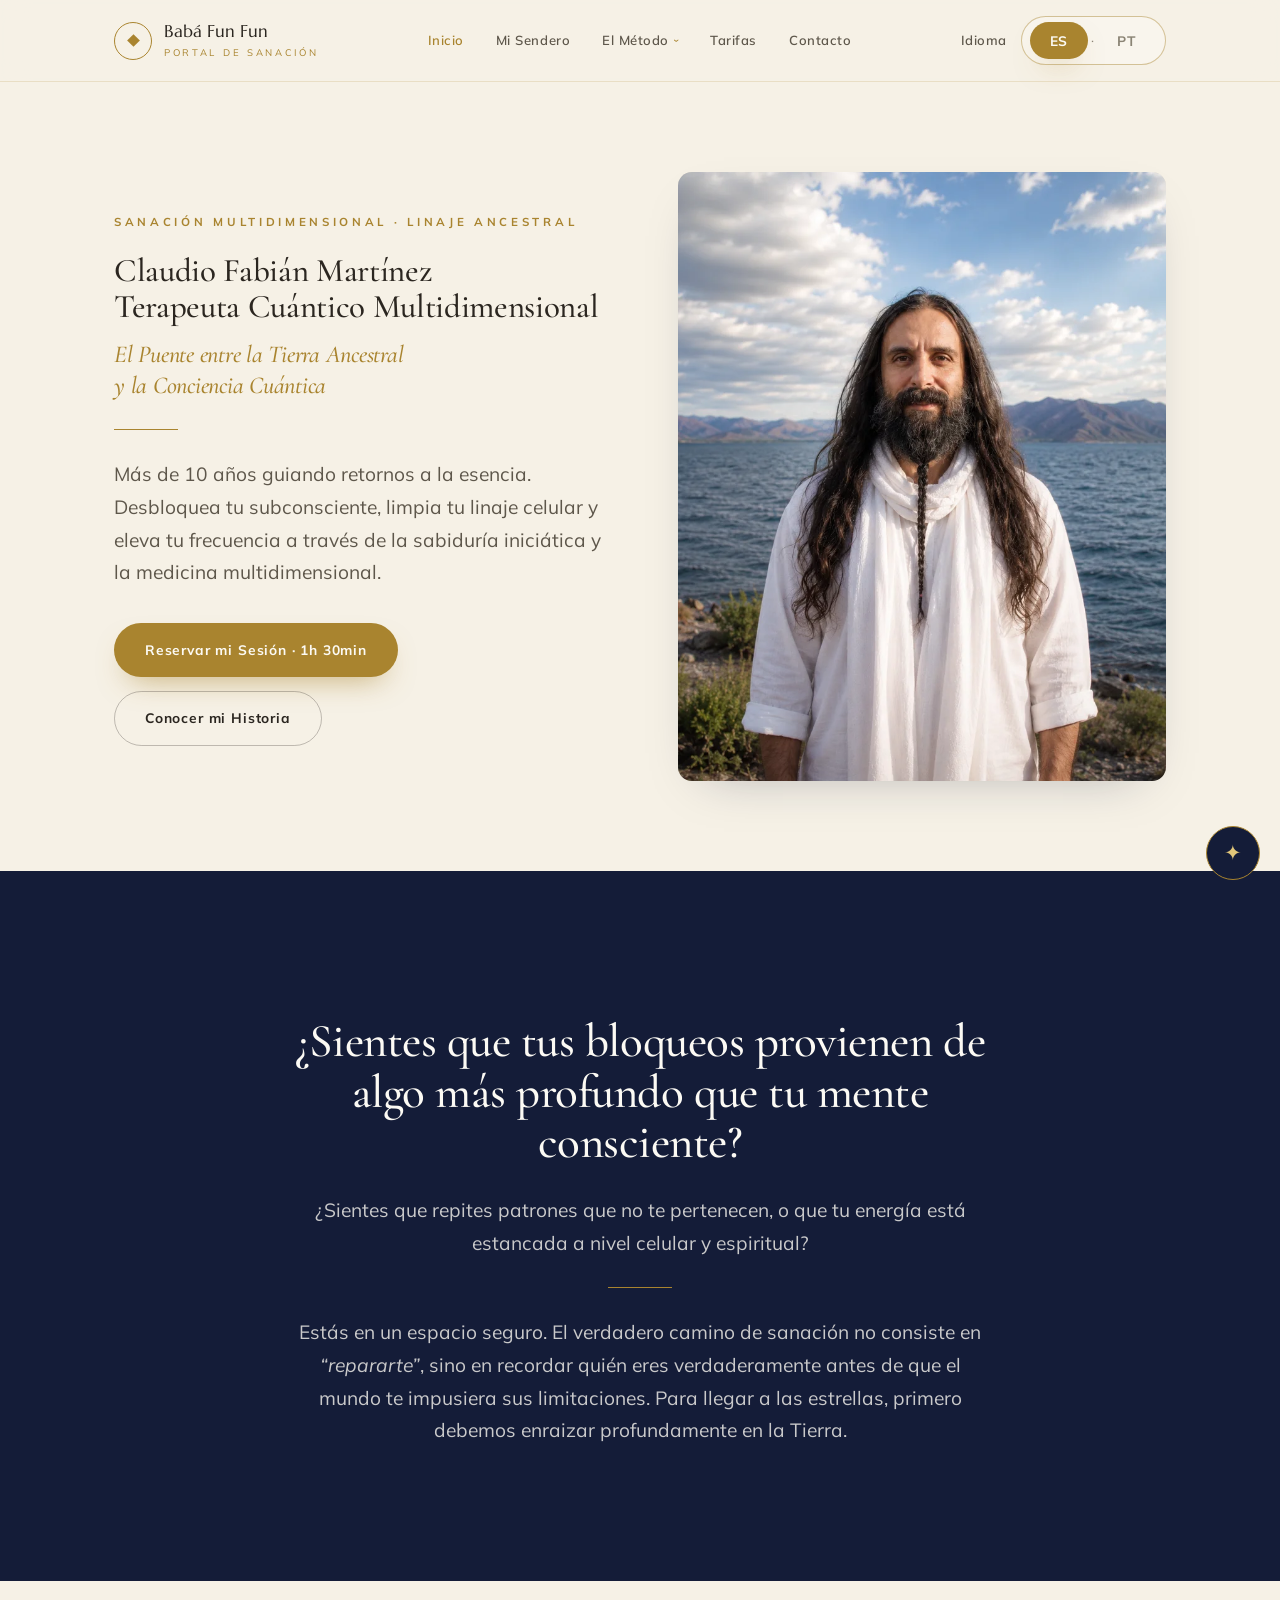
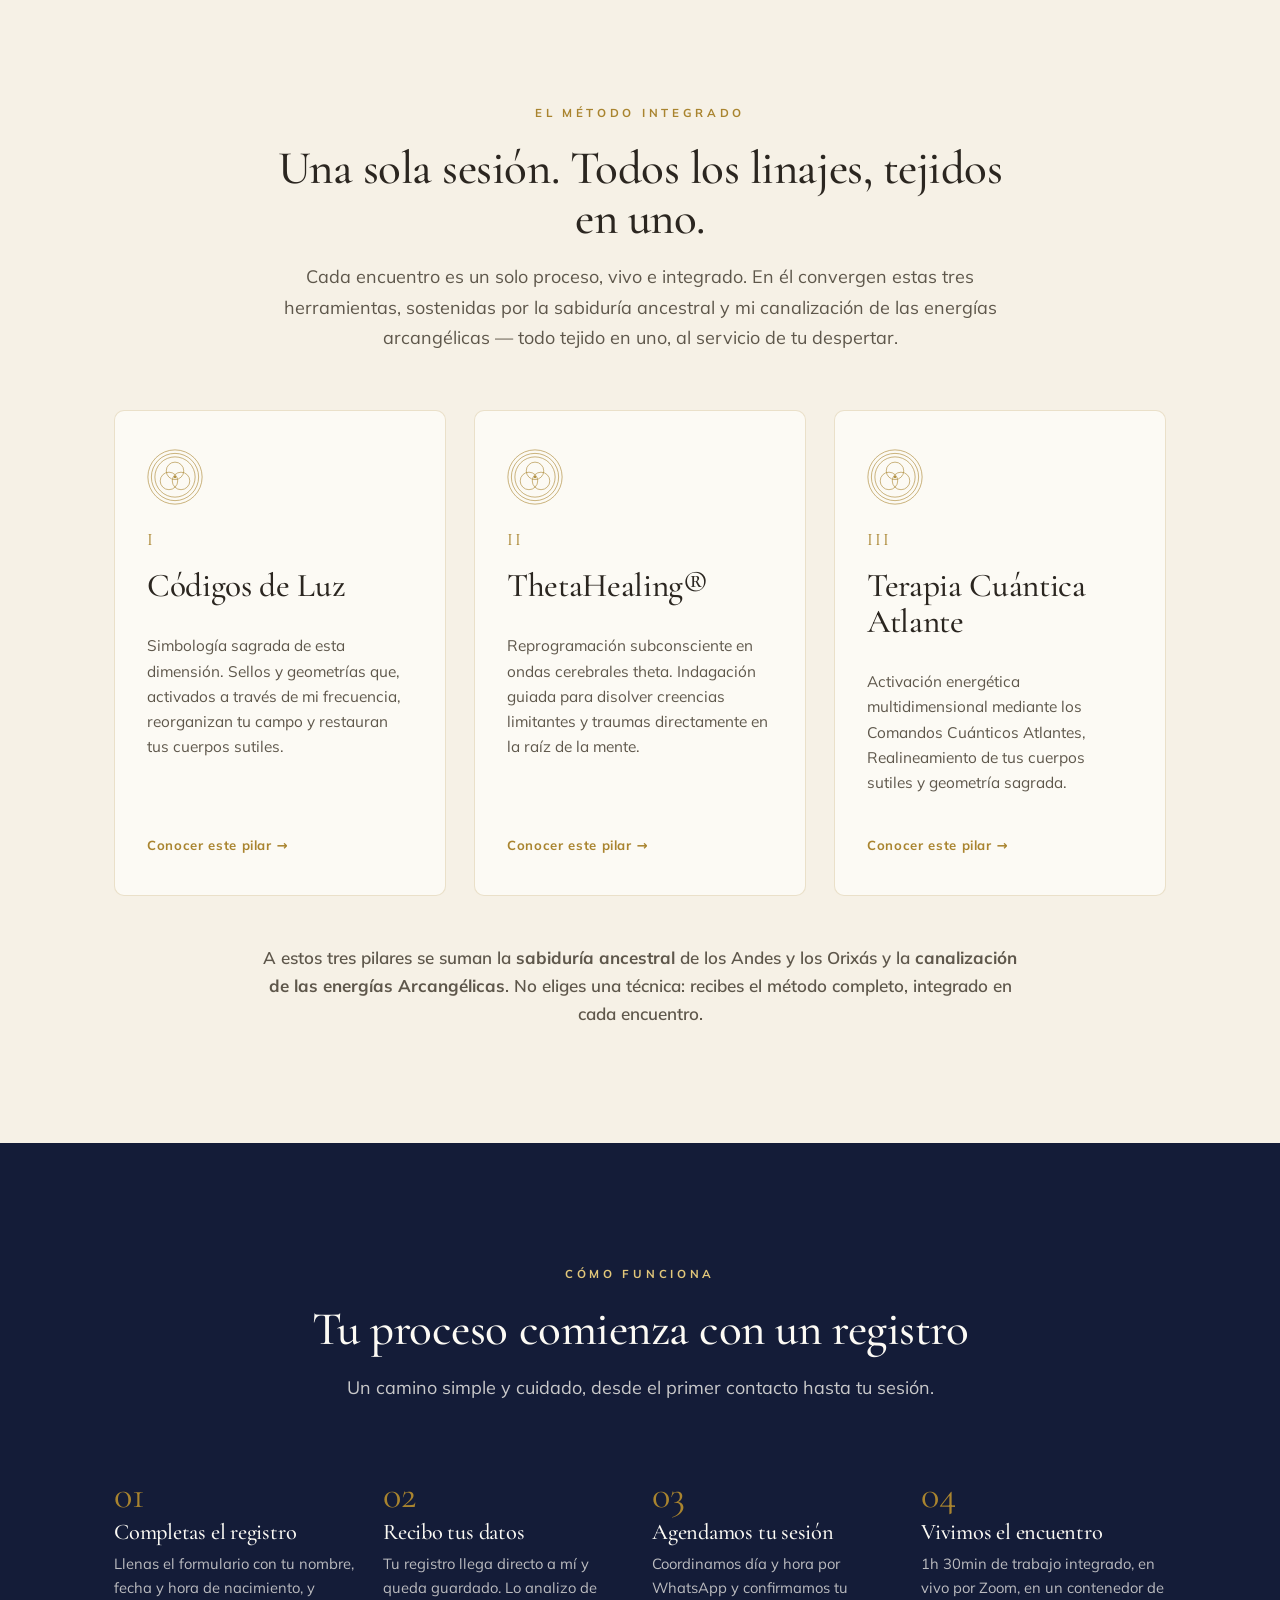
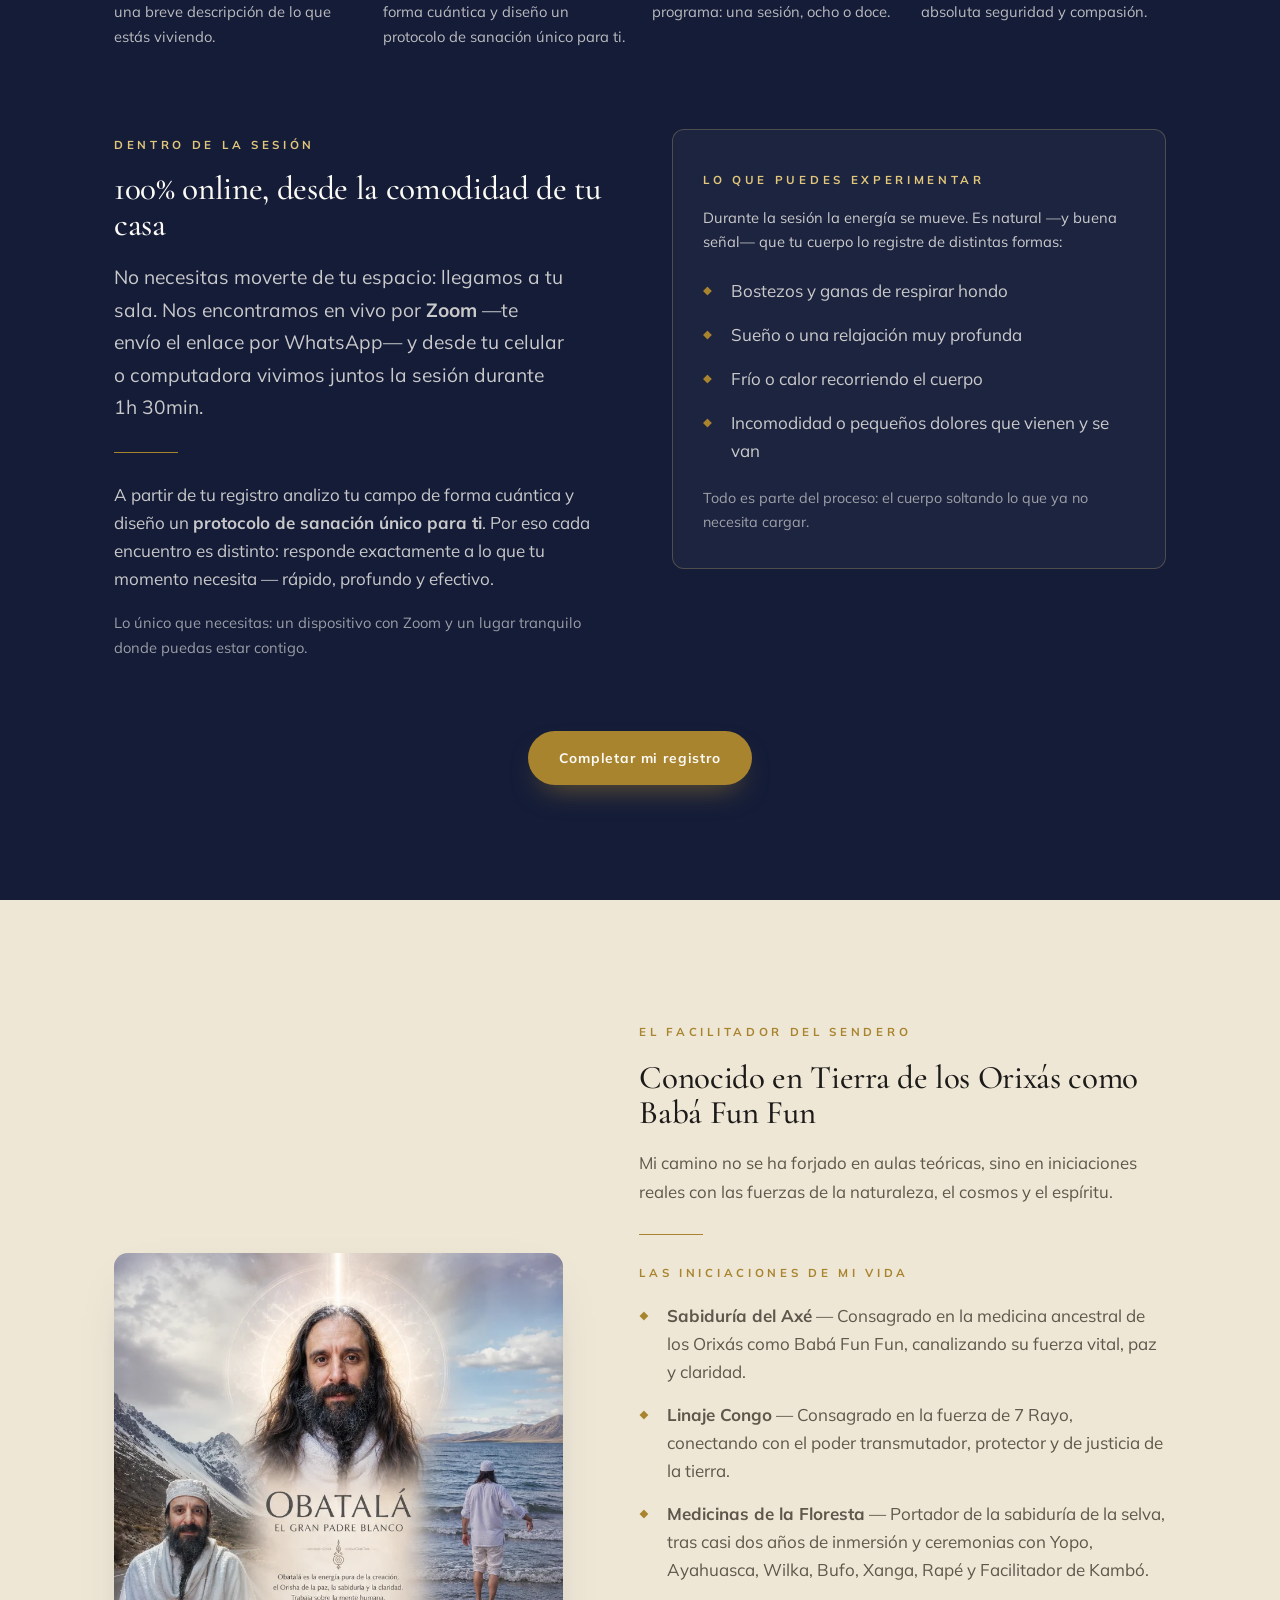
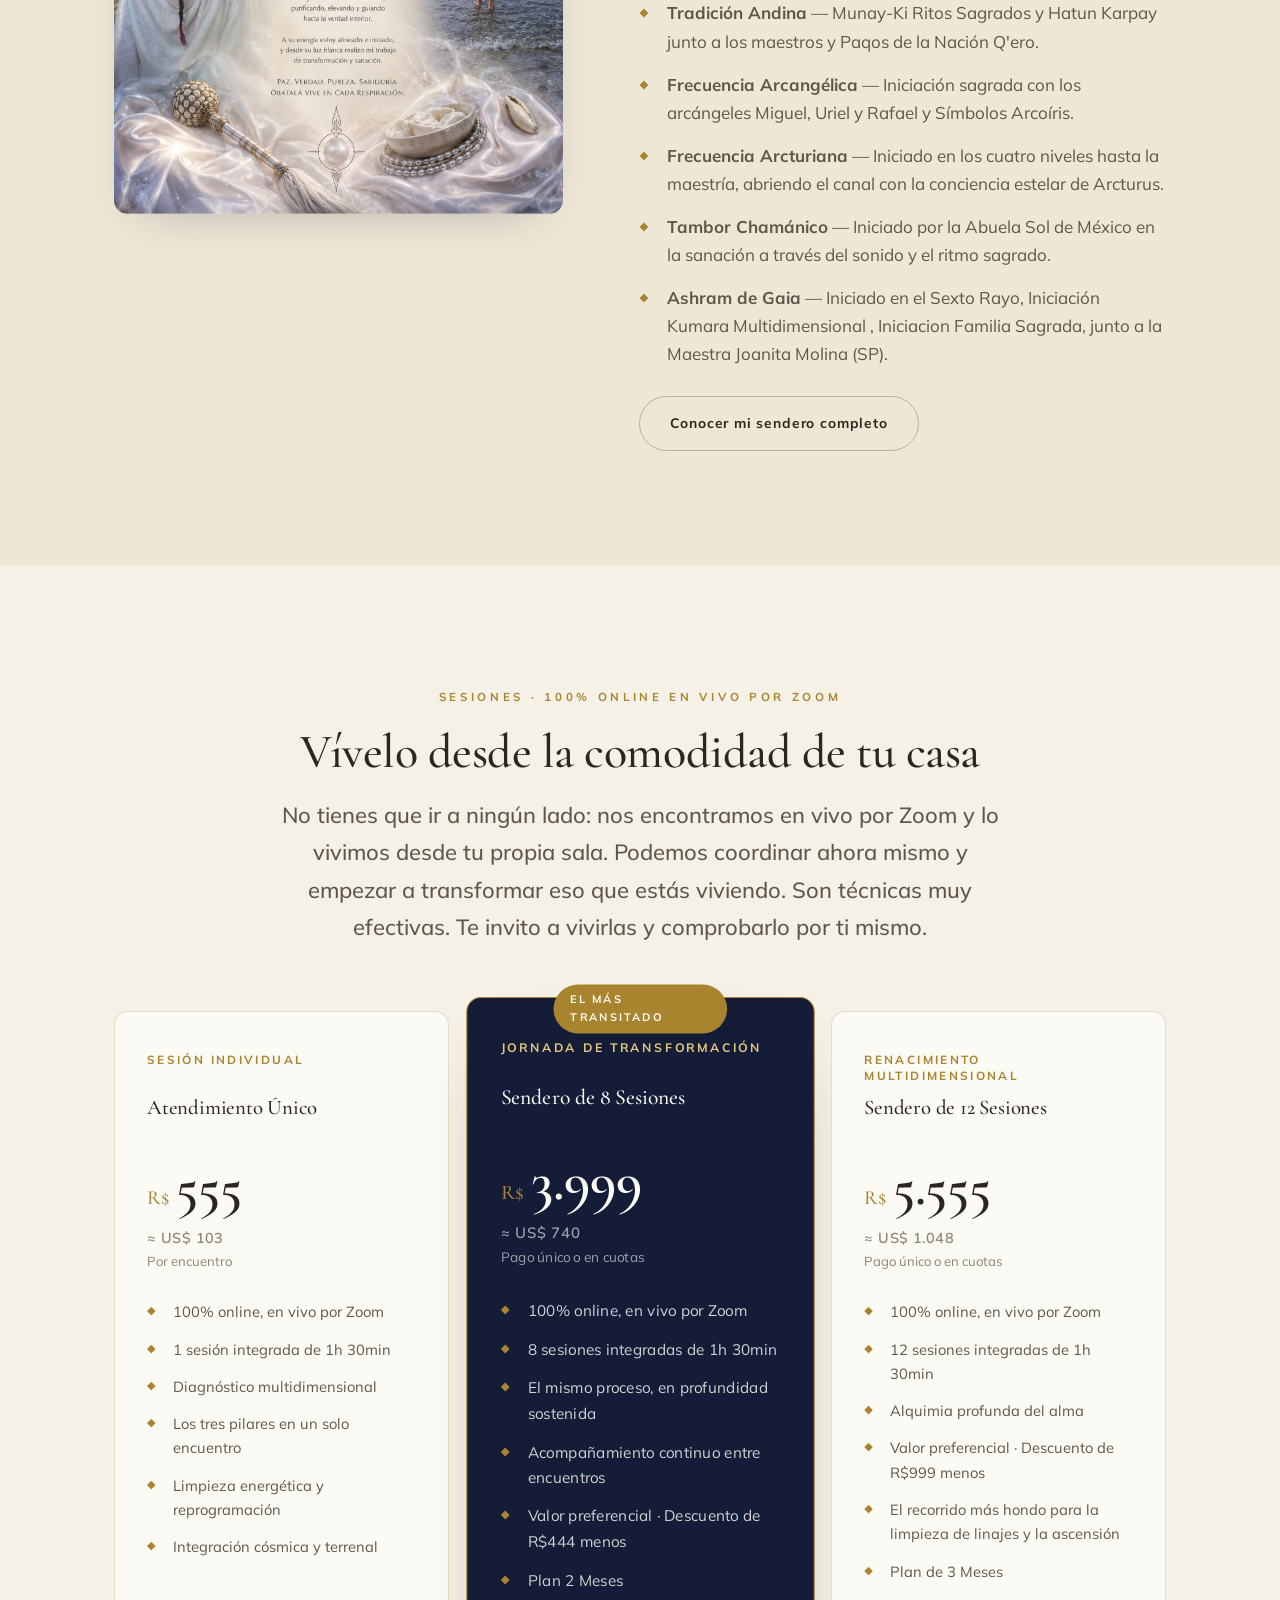
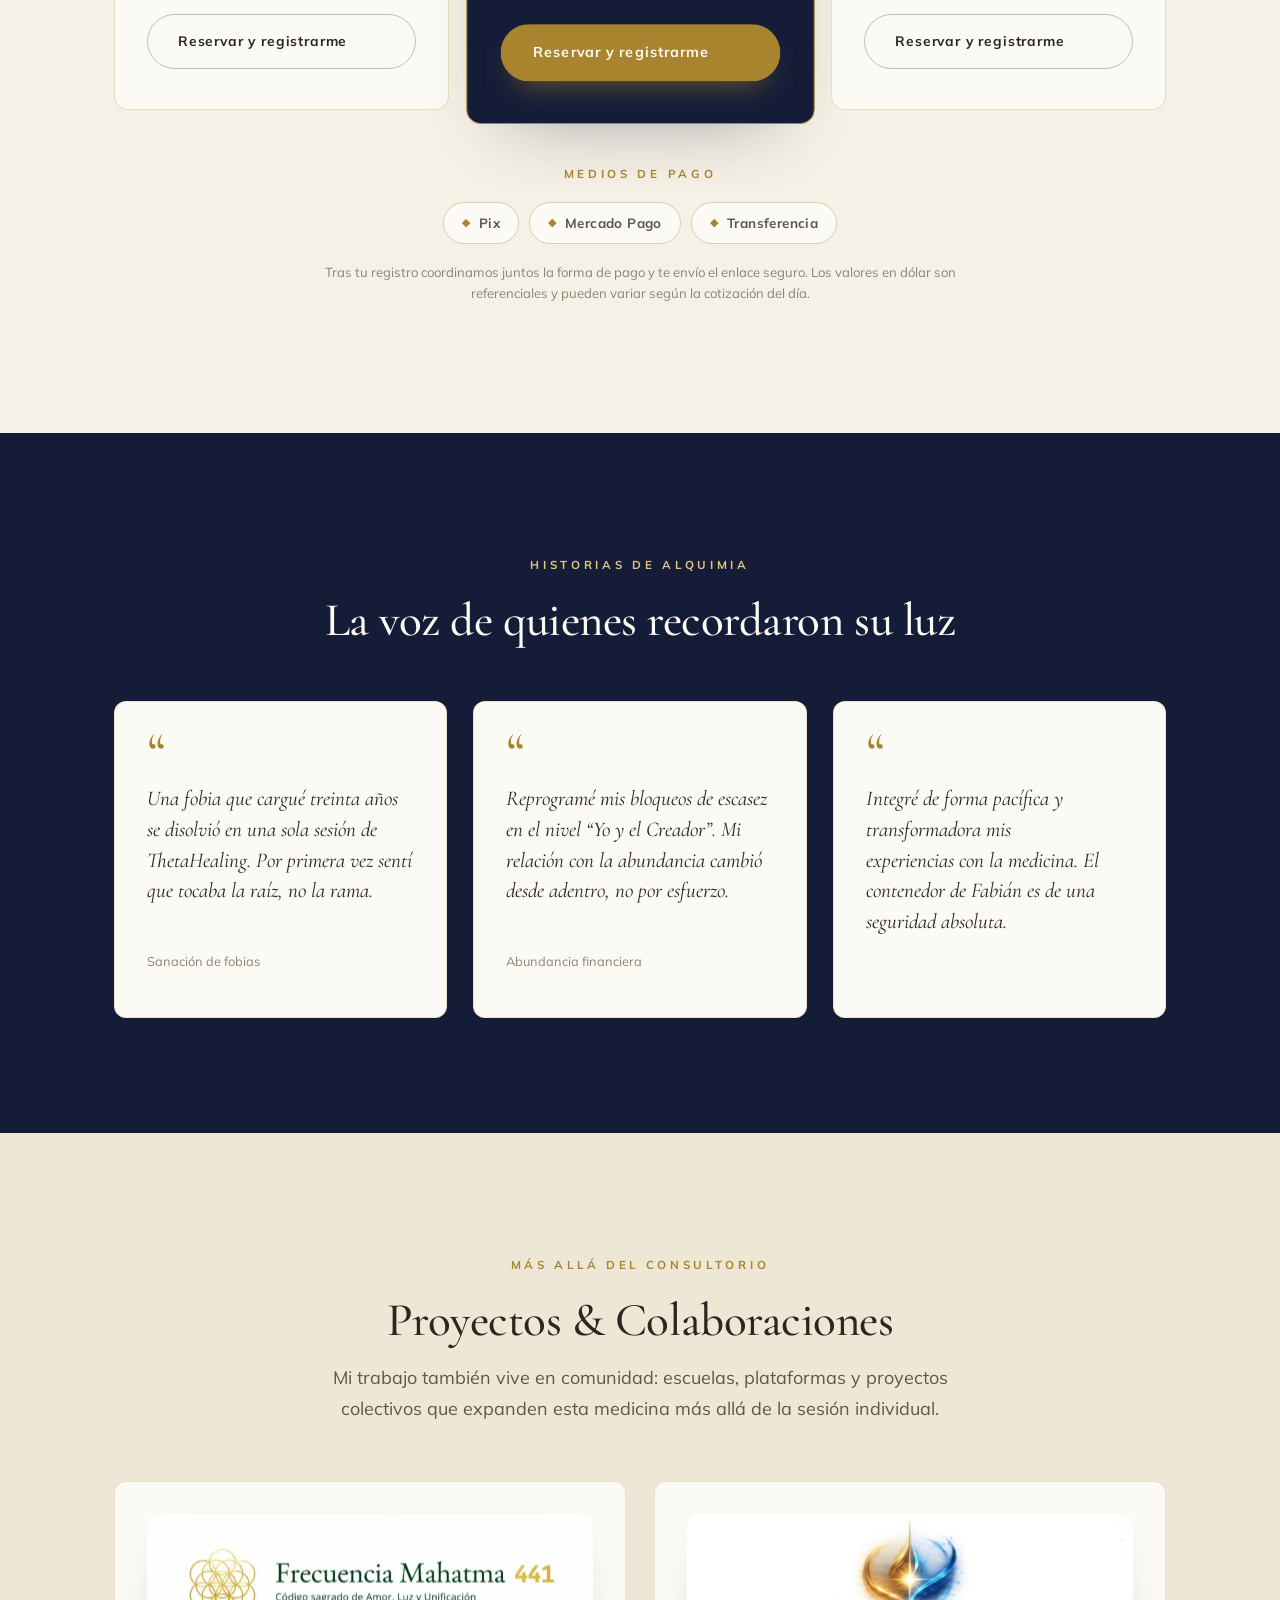
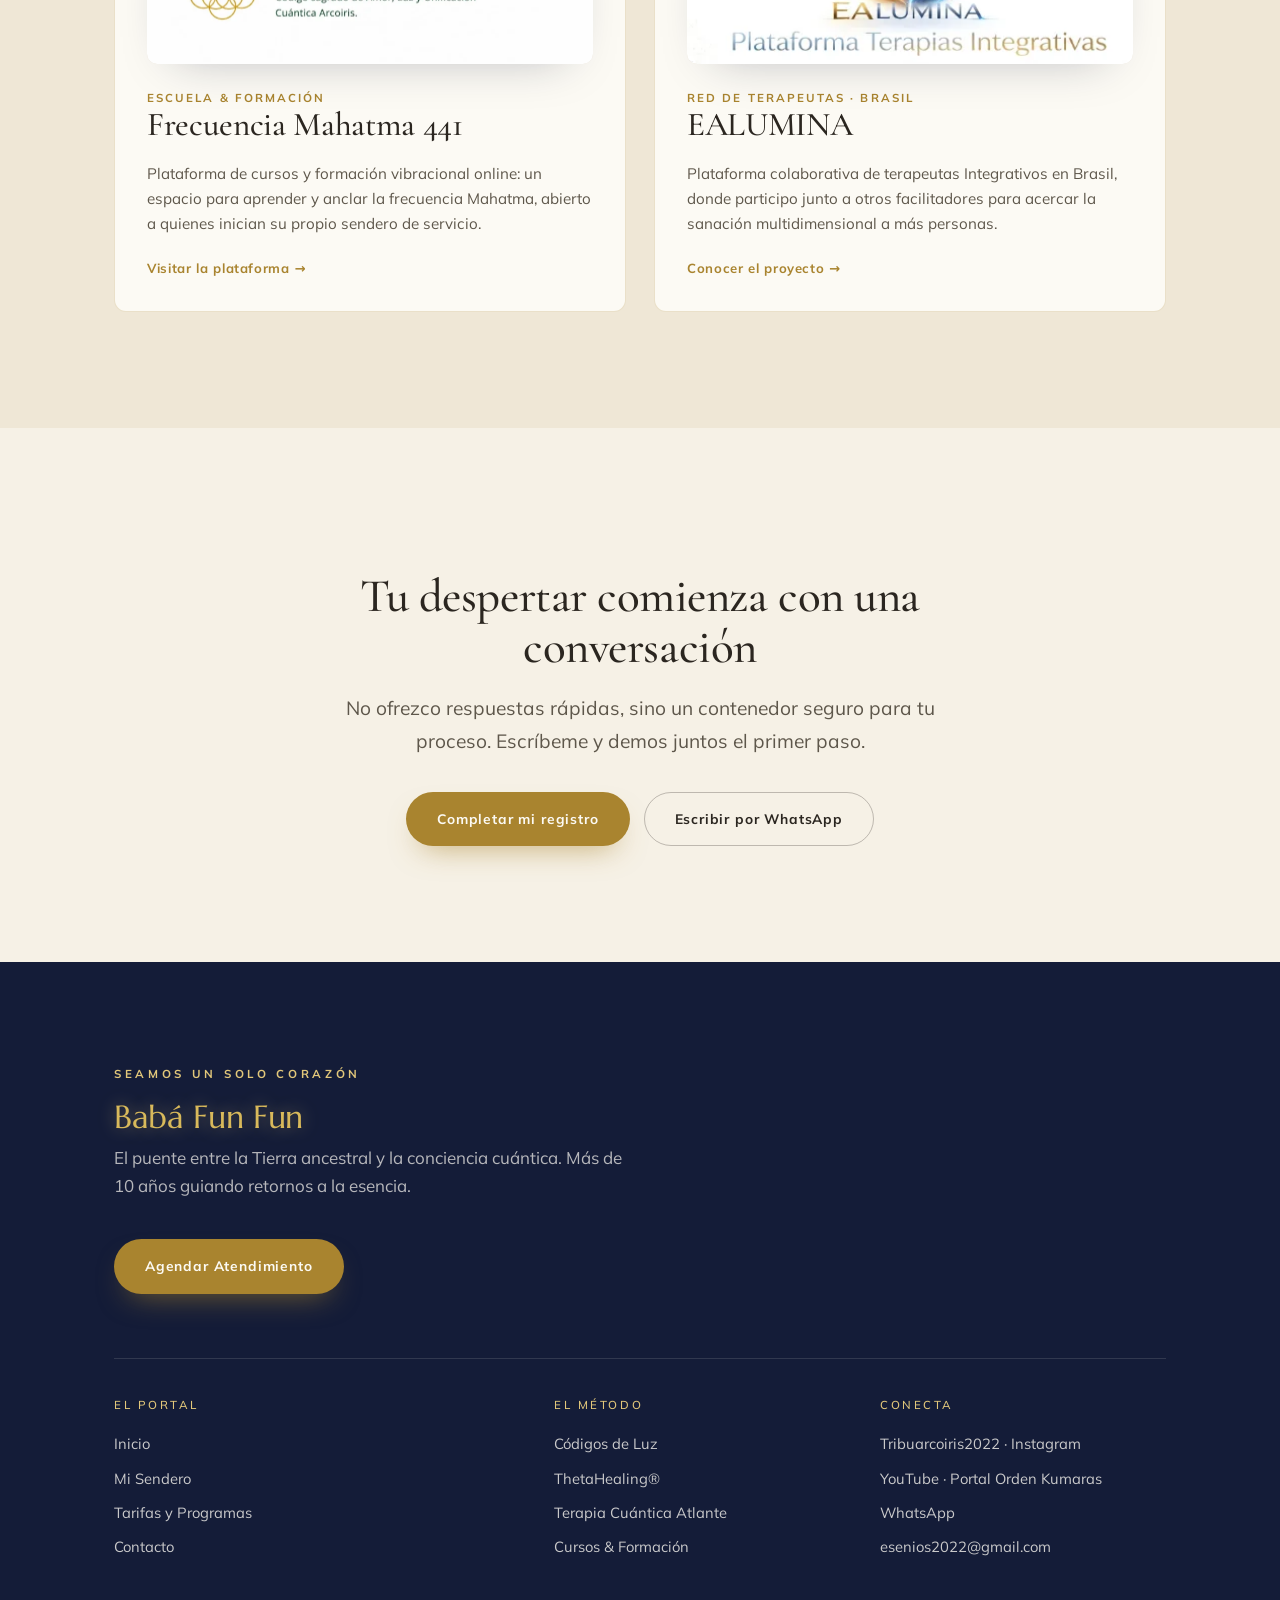
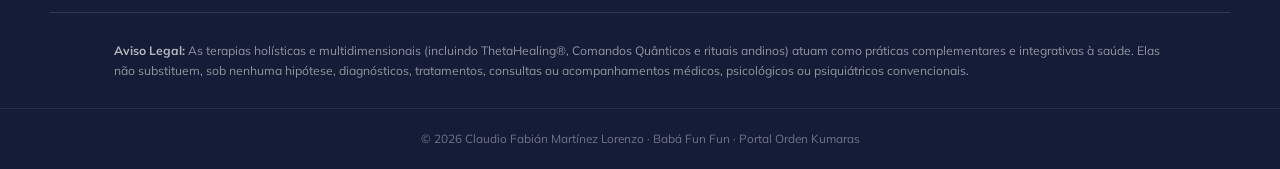
==== index.html @ a4156de0 "Add files via upload" ====
<!DOCTYPE html>
<html lang="es">
<head>
<meta charset="UTF-8">
<meta name="viewport" content="width=device-width, initial-scale=1.0">
<title>Babá Fun Fun · El Puente entre la Tierra Ancestral y la Conciencia Cuántica</title>
<meta name="description" content="Más de 10 años guiando retornos a la esencia. Sanación multidimensional: Códigos de Luz, ThetaHealing y Terapia Cuántica Atlante.">
<link rel="preconnect" href="https://fonts.googleapis.com">
<link rel="preconnect" href="https://fonts.gstatic.com" crossorigin>
<link href="https://fonts.googleapis.com/css2?family=Cormorant+Garamond:ital,wght@0,400;0,500;0,600;1,400;1,500&family=Marcellus&family=Mulish:wght@400;500;600;700&display=swap" rel="stylesheet">
<link rel="stylesheet" href="assets/styles.css">
</head>
<body data-page="inicio">

<!-- ============================ HERO ============================ -->
<section class="hero" style="padding-block:clamp(48px,7vw,96px);" data-screen-label="Hero">
  <div class="wrap" style="font-size: 17px">
    <div class="split">
      <div class="reveal">
        <span class="eyebrow">Sanación Multidimensional · Linaje Ancestral</span>
        <h1 class="display" style="margin-top: 18px; font-size: 33px; line-height: 1.12; font-weight: 500">Claudio Fabián Martínez<br>Terapeuta Cuántico Multidimensional</h1>
        <p class="display" style="margin-top:14px;font-size:clamp(1.2rem,1.9vw,1.55rem);color:var(--oro);font-style:italic;line-height:1.25;text-wrap:balance;">El Puente entre la Tierra Ancestral y la Conciencia Cuántica</p>
        <hr class="rule">
        <p class="lead">Más de 10 años guiando retornos a la esencia. Desbloquea tu subconsciente, limpia tu linaje celular y eleva tu frecuencia a través de la sabiduría iniciática y la medicina multidimensional.</p>
        <div style="display:flex;gap:14px;flex-wrap:wrap;margin-top:34px;">
          <a class="btn btn-primary" href="agendar.html">Reservar mi Sesión · 1h 30min</a>
          <a class="btn btn-ghost" href="mi-sendero.html">Conocer mi Historia</a>
        </div>
      </div>
      <div class="reveal" style="text-align:center;">
        <image-slot id="hero-foto" src="images/hero-foto.webp" style="width:100%;height:auto;aspect-ratio:4/5;border-radius:14px;" shape="rounded" radius="14" placeholder="Tu foto · fondo natural andino · mirada cálida de frente"></image-slot>
      </div>
    </div>
  </div>
</section>

<!-- ============================ VALIDACIÓN DEL DOLOR ============================ -->
<section class="section-dark" data-screen-label="Resonancia del Alma">
  <div class="wrap center reveal" style="max-width:820px;">
    <span class="diamond"></span>
    <h2 class="display" style="margin-top:30px;font-size:47px;">¿Sientes que tus bloqueos provienen de algo más profundo que tu mente consciente?</h2>
    <p class="lead" style="margin-top:26px;">¿Sientes que repites patrones que no te pertenecen, o que tu energía está estancada a nivel celular y espiritual?</p>
    <hr class="rule">
    <p class="lead">Estás en un espacio seguro. El verdadero camino de sanación no consiste en <em>“repararte”</em>, sino en recordar quién eres verdaderamente antes de que el mundo te impusiera sus limitaciones. Para llegar a las estrellas, primero debemos enraizar profundamente en la Tierra.</p>
  </div>
</section>

<!-- ============================ EL MÉTODO (integrado) ============================ -->
<section id="terapias" data-screen-label="El Método">
  <div class="wrap">
    <div class="center reveal" style="max-width:740px;margin-inline:auto;">
      <span class="eyebrow">El Método Integrado</span>
      <h2 class="display" style="margin-top:18px;font-size:47px;">Una sola sesión. Todos los linajes, tejidos en uno.</h2>
      <p class="lead" style="margin-top:18px;font-size:18px;">Cada encuentro es un solo proceso, vivo e integrado. En él convergen estas tres herramientas, sostenidas por la sabiduría ancestral y mi canalización de las energías arcangélicas — todo tejido en uno, al servicio de tu despertar.</p>
    </div>

    <div class="therapy-grid reveal" style="margin-top:56px;">
      <article class="therapy-card">
        <div class="glyph"></div>
        <span class="therapy-num" style="margin-top:20px;">I</span>
        <h3 class="display">Códigos de Luz</h3>
        <p>Simbología sagrada de esta dimensión. Sellos y geometrías que, activados a través de mi frecuencia, reorganizan tu campo y restauran tus cuerpos sutiles.</p>
        <a class="therapy-link" href="metodo-codigos-de-luz.html">Conocer este pilar →</a>
      </article>
      <article class="therapy-card">
        <div class="glyph"></div>
        <span class="therapy-num" style="margin-top:20px;">II</span>
        <h3 class="display">ThetaHealing®</h3>
        <p>Reprogramación subconsciente en ondas cerebrales theta. Indagación guiada para disolver creencias limitantes y traumas directamente en la raíz de la mente.</p>
        <a class="therapy-link" href="metodo-thetahealing.html">Conocer este pilar →</a>
      </article>
      <article class="therapy-card">
        <div class="glyph"></div>
        <span class="therapy-num" style="margin-top:20px;">III</span>
        <h3 class="display">Terapia Cuántica Atlante</h3>
        <p>Activación energética multidimensional mediante los Comandos Cuánticos Atlantes, Realineamiento de tus cuerpos sutiles y geometría sagrada.</p>
        <a class="therapy-link" href="metodo-terapia-cuantica-atlante.html">Conocer este pilar →</a>
      </article>
    </div>

    <p class="center reveal" style="max-width: 760px; margin: 48px auto 0; color: var(--ink-soft); font-size: 17px; font-weight: 600">
      A estos tres pilares se suman la <strong>sabiduría ancestral</strong> de los Andes y los Orixás y la <strong>canalización de las energías Arcangélicas</strong>. No eliges una técnica: recibes el método completo, integrado en cada encuentro.
    </p>
  </div>
</section>

<!-- ============================ SOBRE MÍ (teaser) ============================ -->
<section class="section-dark" data-screen-label="Cómo funciona">
  <div class="wrap">
    <div class="center reveal" style="max-width:680px;margin-inline:auto;">
      <span class="eyebrow on-dark">Cómo Funciona</span>
      <h2 class="display" style="margin-top:18px;font-size:47px;">Tu proceso comienza con un registro</h2>
      <p class="lead" style="margin-top:18px;font-size:18px;">Un camino simple y cuidado, desde el primer contacto hasta tu sesión.</p>
    </div>
    <div class="steps reveal" style="margin-top:60px;">
      <div class="step">
        <h4 class="display">Completas el registro</h4>
        <p>Llenas el formulario con tu nombre, fecha y hora de nacimiento, y una breve descripción de lo que estás viviendo.</p>
      </div>
      <div class="step">
        <h4 class="display">Recibo tus datos</h4>
        <p>Tu registro llega directo a mí y queda guardado. Lo analizo de forma cuántica y diseño un protocolo de sanación único para ti.</p>
      </div>
      <div class="step">
        <h4 class="display">Agendamos tu sesión</h4>
        <p>Coordinamos día y hora por WhatsApp y confirmamos tu programa: una sesión, ocho o doce.</p>
      </div>
      <div class="step">
        <h4 class="display">Vivimos el encuentro</h4>
        <p>1h 30min de trabajo integrado, en vivo por Zoom, en un contenedor de absoluta seguridad y compasión.</p>
      </div>
    </div>

    <!-- Dentro de la sesión -->
    <div class="split reveal" style="margin-top:80px;align-items:start;gap:clamp(32px,5vw,64px);">
      <div>
        <span class="eyebrow on-dark">Dentro de la Sesión</span>
        <h3 class="display" style="margin-top:14px;font-size:clamp(1.5rem,2.6vw,2.1rem);">100% online, desde la comodidad de tu casa</h3>
        <p class="lead" style="margin-top:18px;">No necesitas moverte de tu espacio: llegamos a tu sala. Nos encontramos en vivo por <strong>Zoom</strong> —te envío el enlace por WhatsApp— y desde tu celular o computadora vivimos juntos la sesión durante 1h 30min.</p>
        <hr class="rule">
        <p style="color:rgba(252,250,244,0.78);">A partir de tu registro analizo tu campo de forma cuántica y diseño un <strong>protocolo de sanación único para ti</strong>. Por eso cada encuentro es distinto: responde exactamente a lo que tu momento necesita — rápido, profundo y efectivo.</p>
        <p style="margin-top:18px;color:rgba(252,250,244,0.58);font-size:0.92rem;">Lo único que necesitas: un dispositivo con Zoom y un lugar tranquilo donde puedas estar contigo.</p>
      </div>
      <div class="bento-card">
        <span class="eyebrow on-dark">Lo que puedes experimentar</span>
        <p style="margin-top:14px;color:rgba(252,250,244,0.78);">Durante la sesión la energía se mueve. Es natural —y buena señal— que tu cuerpo lo registre de distintas formas:</p>
        <ul class="di-list" style="margin-top:22px;">
          <li>Bostezos y ganas de respirar hondo</li>
          <li>Sueño o una relajación muy profunda</li>
          <li>Frío o calor recorriendo el cuerpo</li>
          <li>Incomodidad o pequeños dolores que vienen y se van</li>
        </ul>
        <p style="margin-top:22px;color:rgba(252,250,244,0.58);font-size:0.9rem;">Todo es parte del proceso: el cuerpo soltando lo que ya no necesita cargar.</p>
      </div>
    </div>

    <div class="center reveal" style="margin-top:56px;">
      <a class="btn btn-primary" href="agendar.html">Completar mi registro</a>
    </div>
  </div>
</section>

<!-- ============================ SOBRE MÍ (teaser) ============================ -->
<section class="section-alt" data-screen-label="Sobre Mí">
  <div class="wrap">
    <div class="split" style="align-items:center;grid-template-columns:0.92fr 1.08fr;">
      <div class="reveal">
        <image-slot id="sobre-foto" src="images/sobre-foto.webp" style="width:100%;height:auto;aspect-ratio:4/5;border-radius:14px;" shape="rounded" radius="14" fit="cover" placeholder="Tú en Cusco / altar de medicina sagrada"></image-slot>
      </div>
      <div class="reveal">
        <span class="eyebrow">El Facilitador del Sendero</span>
        <h2 class="display" style="margin-top:16px;font-size:33px;color:rgb(28, 27, 25);">Conocido en Tierra de los Orixás como Babá Fun Fun</h2>
        <p class="lead" style="margin-top:18px;font-size:1.05rem;">Mi camino no se ha forjado en aulas teóricas, sino en iniciaciones reales con las fuerzas de la naturaleza, el cosmos y el espíritu.</p>
        <hr class="rule">
        <span class="eyebrow" style="display:block;">Las Iniciaciones de mi Vida</span>
        <ul class="di-list" style="margin-top:20px;gap:15px;">
          <li><strong>Sabiduría del Axé</strong> — Consagrado en la medicina ancestral de los Orixás como Babá Fun Fun, canalizando su fuerza vital, paz y claridad.</li>
          <li><strong>Linaje Congo</strong> — Consagrado en la fuerza de 7 Rayo, conectando con el poder transmutador, protector y de justicia de la tierra.</li>
          <li><strong>Medicinas de la Floresta</strong> — Portador de la sabiduría de la selva, tras casi dos años de inmersión y ceremonias con Yopo, Ayahuasca, Wilka, Bufo, Xanga, Rapé y Facilitador de Kambó.</li>
          <li><strong>Tradición Andina</strong> — Munay-Ki Ritos Sagrados y Hatun Karpay junto a los maestros y Paqos de la Nación Q'ero.</li>
          <li><strong>Frecuencia Arcangélica</strong> — Iniciación sagrada con los arcángeles Miguel, Uriel y Rafael y Símbolos Arcoíris.</li>
          <li><strong>Frecuencia Arcturiana</strong> — Iniciado en los cuatro niveles hasta la maestría, abriendo el canal con la conciencia estelar de Arcturus.</li>
          <li><strong>Tambor Chamánico</strong> — Iniciado por la Abuela Sol de México en la sanación a través del sonido y el ritmo sagrado.</li>
          <li><strong>Ashram de Gaia</strong> — Iniciado en el Sexto Rayo, Iniciación Kumara Multidimensional , Iniciacion Familia Sagrada, junto a la Maestra Joanita Molina (SP).</li>
        </ul>
        <a class="btn btn-ghost" href="mi-sendero.html" style="margin-top:28px;">Conocer mi sendero completo</a>
      </div>
    </div>
  </div>
</section>

<!-- ============================ TARIFAS ============================ -->
<section id="tarifas" data-screen-label="Tarifas">
  <div class="wrap">
    <div class="center reveal" style="max-width:720px;margin-inline:auto;">
      <span class="eyebrow">Sesiones · 100% Online en vivo por Zoom</span>
      <h2 class="display" style="margin-top:18px;font-size:48px;">Vívelo desde la comodidad de tu casa</h2>
      <p class="lead" style="margin-top:18px;font-size:22px;font-weight:500;">No tienes que ir a ningún lado: nos encontramos en vivo por Zoom y lo vivimos desde tu propia sala. Podemos coordinar ahora mismo y empezar a transformar eso que estás viviendo. Son técnicas muy efectivas. Te invito a vivirlas y comprobarlo por ti mismo.</p>
    </div>

    <div class="price-grid reveal" style="margin-top:64px;">
      <article class="price-card">
        <span class="price-name">Sesión Individual</span>
        <span class="price-kicker display">Atendimiento Único</span>
        <div class="price-value"><span class="cur">R$</span>555</div>
        <div class="price-usd">≈ US$ 103</div>
        <div class="price-meta">Por encuentro</div>
        <ul class="price-list">
          <li>100% online, en vivo por Zoom</li>
          <li>1 sesión integrada de 1h 30min</li>
          <li>Diagnóstico multidimensional</li>
          <li>Los tres pilares en un solo encuentro</li>
          <li>Limpieza energética y reprogramación</li>
          <li>Integración cósmica y terrenal</li>
        </ul>
        <a class="btn btn-ghost" href="agendar.html?programa=Sesi%C3%B3n%20Única">Reservar y registrarme</a>
      </article>

      <article class="price-card featured">
        <span class="price-tag-best">El más transitado</span>
        <span class="price-name">Jornada de Transformación</span>
        <span class="price-kicker display">Sendero de 8 Sesiones</span>
        <div class="price-value"><span class="cur">R$</span>3.999</div>
        <div class="price-usd">≈ US$ 740</div>
        <div class="price-meta">Pago único o en cuotas</div>
        <ul class="price-list">
          <li>100% online, en vivo por Zoom</li>
          <li>8 sesiones integradas de 1h 30min</li>
          <li>El mismo proceso, en profundidad sostenida</li>
          <li>Acompañamiento continuo entre encuentros</li>
          <li>Valor preferencial · Descuento de R$444 menos</li>
          <li>Plan 2 Meses</li>
        </ul>
        <a class="btn btn-primary" href="agendar.html?programa=Jornada%20de%208">Reservar y registrarme</a>
      </article>

      <article class="price-card">
        <span class="price-name">Renacimiento Multidimensional</span>
        <span class="price-kicker display">Sendero de 12 Sesiones</span>
        <div class="price-value"><span class="cur">R$</span>5.555</div>
        <div class="price-usd">≈ US$ 1.048</div>
        <div class="price-meta">Pago único o en cuotas</div>
        <ul class="price-list">
          <li>100% online, en vivo por Zoom</li>
          <li>12 sesiones integradas de 1h 30min</li>
          <li>Alquimia profunda del alma</li>
          <li>Valor preferencial · Descuento de R$999 menos</li>
          <li>El recorrido más hondo para la limpieza de linajes y la ascensión</li>
          <li>Plan de 3 Meses</li>
        </ul>
        <a class="btn btn-ghost" href="agendar.html?programa=Renacimiento%20de%2012">Reservar y registrarme</a>
      </article>
    </div>

    <div class="pay-methods reveal">
      <span class="eyebrow">Medios de Pago</span>
      <div class="pay-row">
        <span class="pay-chip">Pix</span>
        <span class="pay-chip">Mercado Pago</span>
        <span class="pay-chip">Transferencia</span>
      </div>
      <p class="pay-note">Tras tu registro coordinamos juntos la forma de pago y te envío el enlace seguro. Los valores en dólar son referenciales y pueden variar según la cotización del día.</p>
    </div>
  </div>
</section>

<!-- ============================ TESTIMONIOS ============================ -->
<section class="section-dark" data-screen-label="Testimonios">
  <div class="wrap">
    <div class="center reveal" style="max-width:640px;margin-inline:auto;">
      <span class="eyebrow on-dark">Historias de Alquimia</span>
      <h2 class="display" style="margin-top:18px;font-size:47px;">La voz de quienes recordaron su luz</h2>
    </div>
    <div class="testi-grid reveal" style="margin-top:56px;">
      <article class="testi-card">
        <span class="testi-mark">“</span>
        <p class="testi-quote">Una fobia que cargué treinta años se disolvió en una sola sesión de ThetaHealing. Por primera vez sentí que tocaba la raíz, no la rama.</p>
        <div class="testi-author">M. R.</div>
        <div class="testi-detail">Sanación de fobias</div>
      </article>
      <article class="testi-card">
        <span class="testi-mark">“</span>
        <p class="testi-quote">Reprogramé mis bloqueos de escasez en el nivel “Yo y el Creador”. Mi relación con la abundancia cambió desde adentro, no por esfuerzo.</p>
        <div class="testi-author">L. F.</div>
        <div class="testi-detail">Abundancia financiera</div>
      </article>
      <article class="testi-card">
        <span class="testi-mark">“</span>
        <p class="testi-quote">Integré de forma pacífica y transformadora mis experiencias con la medicina. El contenedor de Fabián es de una seguridad absoluta.</p>
        <div class="testi-author">A. C.</div>
        <div class="testi-detail"></div>
      </article>
    </div>
  </div>
</section>

<!-- ============================ PROYECTOS & COLABORACIONES ============================ -->
<section class="section-alt" data-screen-label="Proyectos">
  <div class="wrap">
    <div class="center reveal" style="max-width:680px;margin-inline:auto;">
      <span class="eyebrow">Más Allá del Consultorio</span>
      <h2 class="display" style="margin-top:18px;font-size:47px;">Proyectos & Colaboraciones</h2>
      <p class="lead" style="margin-top:18px;font-size:18px;">Mi trabajo también vive en comunidad: escuelas, plataformas y proyectos colectivos que expanden esta medicina más allá de la sesión individual.</p>
    </div>

    <div class="proj-grid reveal" style="margin-top:56px;">
      <article class="proj-card">
        <image-slot id="proj-mahatma" src="images/proj-mahatma.webp" class="proj-logo" shape="rounded" radius="10" placeholder="Logo · Frecuencia Mahatma 441"></image-slot>
        <span class="proj-tag">Escuela & Formación</span>
        <h3 class="display">Frecuencia Mahatma 441</h3>
        <p>Plataforma de cursos y formación vibracional online: un espacio para aprender y anclar la frecuencia Mahatma, abierto a quienes inician su propio sendero de servicio.</p>
        <a class="proj-link" href="https://aulas.frecuencia-mahatma-441.workers.dev/" target="_blank" rel="noopener">Visitar la plataforma →</a>
      </article>

      <article class="proj-card">
        <image-slot id="proj-ealumina" src="images/proj-ealumina.webp" class="proj-logo" shape="rounded" radius="10" placeholder="Logo · Ealumina"></image-slot>
        <span class="proj-tag">Red de Terapeutas · Brasil</span>
        <h3 class="display">EALUMINA</h3>
        <p>Plataforma colaborativa de terapeutas Integrativos en Brasil, donde participo junto a otros facilitadores para acercar la sanación multidimensional a más personas.</p>
        <a class="proj-link" href="https://ealumina.com" target="_blank" rel="noopener">Conocer el proyecto →</a>
      </article>
    </div>
  </div>
</section>

<!-- ============================ CONTACTO ============================ -->
<section id="contacto" data-screen-label="Contacto">
  <div class="wrap center reveal" style="max-width:720px;">
    <span class="diamond"></span>
    <h2 class="display" style="margin-top:28px;font-size:47px;">Tu despertar comienza con una conversación</h2>
    <p class="lead" style="margin-top:20px;">No ofrezco respuestas rápidas, sino un contenedor seguro para tu proceso. Escríbeme y demos juntos el primer paso.</p>
    <div style="display:flex;gap:14px;flex-wrap:wrap;justify-content:center;margin-top:34px;">
      <a class="btn btn-primary" href="agendar.html">Completar mi registro</a>
      <a class="btn btn-ghost" href="https://wa.me/59893422022" target="_blank" rel="noopener">Escribir por WhatsApp</a>
    </div>
  </div>
</section>

<script src="image-slot.js"></script>
<script src="assets/site.js"></script>

<!-- Direct-edit style overrides -->
<style id="__om-edit-overrides"></style>
</body>
</html>
---- assets/styles.css ----
/* =====================================================================
   PORTAL BABÁ FUN FUN · Sistema de diseño
   Marfil · Oro (Obatalá) · Plata · Azul cobalto / Violeta cósmico
   ===================================================================== */

/* ---- Tokens ---- */
:root {
  /* Fondos marfil */
  --marfil:        #F6F1E6;
  --marfil-alt:    #EFE7D6;
  --ivory:         #FCFAF4;

  /* Tinta */
  --ink:           #2B2620;
  --ink-soft:      #5E574B;
  --ink-faint:     #8B8475;

  /* Oro · Obatalá */
  --oro:           #A9842F;
  --oro-bright:    #CDA64E;
  --oro-glow:      #E2C77A;

  /* Plata */
  --plata:         #9AA0A6;
  --plata-soft:    #C3C7CC;

  /* Azul cobalto / noche cósmica */
  --cobalto:       #243A7A;
  --noche:         #141C38;
  --noche-2:       #1C264A;
  --violeta:       #5B4A8A;

  /* Tipografías */
  --font-display: 'Cormorant Garamond', Georgia, serif;
  --font-sacred:  'Marcellus', Georgia, serif;
  --font-body:    'Mulish', system-ui, sans-serif;

  /* Métricas */
  --maxw: 1180px;
  --gut: clamp(20px, 5vw, 64px);
  --radius: 4px;
  --shadow-soft: 0 18px 50px -28px rgba(20,28,56,0.35);
  --shadow-card: 0 30px 70px -40px rgba(20,28,56,0.45);
}

/* ---- Reset ---- */
*, *::before, *::after { box-sizing: border-box; }
html { scroll-behavior: smooth; }
body {
  margin: 0;
  font-family: var(--font-body);
  color: var(--ink);
  background: var(--marfil);
  line-height: 1.65;
  font-size: 17px;
  -webkit-font-smoothing: antialiased;
  text-rendering: optimizeLegibility;
}
img { max-width: 100%; display: block; }
a { color: inherit; text-decoration: none; }
h1, h2, h3, h4 { margin: 0; font-weight: 500; line-height: 1.08; }

/* ---- Tipografía ---- */
.display {
  font-family: var(--font-display);
  font-weight: 500;
  letter-spacing: -0.01em;
}
.sacred { font-family: var(--font-sacred); }

h1.display { font-size: clamp(2.6rem, 6vw, 5rem); }
h2.display { font-size: clamp(2rem, 4.4vw, 3.4rem); }
h3.display { font-size: clamp(1.5rem, 2.6vw, 2.1rem); }

.eyebrow {
  font-family: var(--font-body);
  font-size: 0.72rem;
  font-weight: 700;
  letter-spacing: 0.32em;
  text-transform: uppercase;
  color: var(--oro);
}
.eyebrow.on-dark { color: var(--oro-glow); }

.lead {
  font-size: clamp(1.05rem, 1.5vw, 1.3rem);
  color: var(--ink-soft);
  line-height: 1.7;
  text-wrap: pretty;
}
p { text-wrap: pretty; }

.gold-name {
  font-family: var(--font-sacred);
  color: var(--oro-bright);
  text-shadow: 0 0 18px rgba(226,199,122,0.45);
}

/* ---- Layout ---- */
.wrap { max-width: var(--maxw); margin: 0 auto; padding-inline: var(--gut); }
section { padding-block: clamp(64px, 9vw, 128px); }
.section-dark { background: var(--noche); color: var(--ivory); }
.section-dark .lead { color: rgba(252,250,244,0.78); }
.section-alt { background: var(--marfil-alt); }

.center { text-align: center; }
.measure { max-width: 64ch; }
.measure-narrow { max-width: 50ch; }

/* Filete / divisores */
.rule {
  width: 64px; height: 1px;
  background: var(--oro);
  border: 0;
  margin: 28px 0;
}
.center .rule { margin-inline: auto; }
.diamond {
  width: 9px; height: 9px;
  background: var(--oro);
  transform: rotate(45deg);
  margin: 0 auto;
}

/* ---- Botones ---- */
.btn {
  display: inline-flex; align-items: center; gap: 10px;
  font-family: var(--font-body);
  font-weight: 700;
  font-size: 0.86rem;
  letter-spacing: 0.06em;
  padding: 15px 30px;
  border-radius: 999px;
  border: 1px solid transparent;
  cursor: pointer;
  transition: transform .25s ease, box-shadow .25s ease, background .25s ease, color .25s ease;
  white-space: nowrap;
}
.btn-primary {
  background: var(--oro);
  color: var(--ivory);
  box-shadow: 0 14px 30px -14px rgba(169,132,47,0.7);
}
.btn-primary:hover { background: var(--oro-bright); transform: translateY(-2px); }
.btn-ghost {
  background: transparent;
  color: var(--ink);
  border-color: rgba(43,38,32,0.28);
}
.btn-ghost:hover { border-color: var(--oro); color: var(--oro); }
.btn-wa { background: #1f8a5b; color: #fff; }
.btn-wa::before { content: "✆"; font-size: 1.05em; line-height: 1; }
.btn-wa:hover { background: #23a06a; transform: translateY(-2px); }
.on-dark .btn-ghost, .section-dark .btn-ghost { color: var(--ivory); border-color: rgba(252,250,244,0.4); }
.on-dark .btn-ghost:hover, .section-dark .btn-ghost:hover { color: var(--oro-glow); border-color: var(--oro-glow); }

/* ============================ HEADER ============================ */
.site-header {
  position: sticky; top: 0; z-index: 50;
  background: rgba(246,241,230,0.82);
  backdrop-filter: blur(14px);
  border-bottom: 1px solid rgba(169,132,47,0.18);
  transition: background .3s ease;
}
.nav {
  max-width: var(--maxw); margin: 0 auto;
  padding: 16px var(--gut);
  display: flex; align-items: center; justify-content: space-between;
  gap: 24px;
}
.brand { display: flex; align-items: center; gap: 12px; }
.brand-mark {
  width: 38px; height: 38px; flex: none;
  display: grid; place-items: center;
  border: 1px solid var(--oro);
  border-radius: 50%;
  position: relative;
}
.brand-mark::before {
  content: ""; position: absolute;
  width: 9px; height: 9px; background: var(--oro);
  transform: rotate(45deg);
}
.brand-text { line-height: 1.05; }
.brand-name { font-family: var(--font-sacred); font-size: 1.04rem; color: var(--ink); }
.brand-sub { font-size: 0.6rem; letter-spacing: 0.28em; text-transform: uppercase; color: var(--oro); }

.menu { display: flex; align-items: center; gap: 4px; list-style: none; margin: 0; padding: 0; }
.menu > li { position: relative; }
.menu a.navlink {
  display: block;
  font-size: 0.82rem; font-weight: 600; letter-spacing: 0.04em;
  padding: 10px 14px; border-radius: 999px;
  color: var(--ink-soft);
  transition: color .2s ease, background .2s ease;
}
.menu a.navlink:hover { color: var(--ink); }
.menu a.navlink.active { color: var(--oro); }
.menu .has-sub > .navlink::after {
  content: "›"; display: inline-block; margin-left: 6px;
  transform: rotate(90deg); font-size: 0.9em; color: var(--oro);
}

.submenu {
  position: absolute; top: 100%; left: 50%; transform: translateX(-50%) translateY(8px);
  min-width: 280px;
  background: var(--ivory);
  border: 1px solid rgba(169,132,47,0.2);
  border-radius: 12px;
  box-shadow: var(--shadow-card);
  padding: 10px;
  list-style: none; margin: 0;
  opacity: 0; visibility: hidden;
  transition: opacity .2s ease, transform .2s ease, visibility .2s;
}
.menu .has-sub:hover .submenu,
.menu .has-sub:focus-within .submenu { opacity: 1; visibility: visible; transform: translateX(-50%) translateY(6px); }
.submenu a {
  display: block; padding: 11px 14px; border-radius: 8px;
  transition: background .18s ease;
}
.submenu a:hover { background: var(--marfil-alt); }
.submenu .sm-title { font-family: var(--font-display); font-size: 1.12rem; color: var(--ink); }
.submenu .sm-desc { font-size: 0.78rem; color: var(--ink-faint); }

.nav-cta { display: flex; align-items: center; gap: 14px; }

/* Selector de idioma ES / PT */
.lang-label {
  font-size: 0.82rem; font-weight: 600; letter-spacing: 0.04em;
  color: var(--ink-soft);
}
.lang-switch {
  display: inline-flex; align-items: center; gap: 3px;
  border: 1px solid rgba(169,132,47,0.45);
  border-radius: 999px;
  padding: 5px 8px;
  background: rgba(252,250,244,0.5);
}
.lang-switch .lang-sep { color: var(--ink-faint); font-size: 0.82rem; }
.lang-opt {
  appearance: none; border: 0; cursor: pointer;
  background: transparent;
  font-family: var(--font-body);
  font-size: 0.86rem; font-weight: 700; letter-spacing: 0.06em;
  color: var(--ink-faint);
  padding: 10px 20px; border-radius: 999px;
  transition: color .2s ease, background .2s ease;
}
.lang-opt:hover { color: var(--ink); }
.lang-opt.is-active { color: var(--ivory); background: var(--oro); box-shadow: 0 14px 30px -14px rgba(169,132,47,0.7); }

/* Hamburguesa */
.nav-toggle {
  display: none; background: none; border: 0; cursor: pointer;
  width: 42px; height: 42px; padding: 0;
}
.nav-toggle span { display: block; width: 22px; height: 2px; background: var(--ink); margin: 5px auto; transition: .25s; }

@media (max-width: 940px) {
  .nav-toggle { display: block; }
  .menu, .nav-cta .btn { display: none; }
  .menu {
    position: absolute; top: 100%; left: 0; right: 0;
    flex-direction: column; align-items: stretch; gap: 2px;
    background: var(--ivory); padding: 16px var(--gut);
    border-bottom: 1px solid rgba(169,132,47,0.2);
    box-shadow: var(--shadow-soft);
  }
  body.nav-open .menu { display: flex; }
  .submenu {
    position: static; transform: none; opacity: 1; visibility: visible;
    box-shadow: none; border: 0; border-left: 2px solid var(--oro);
    border-radius: 0; min-width: 0; padding-left: 14px; margin-left: 8px;
  }
  .menu .has-sub > .navlink::after { display: none; }
}

/* ============================ FOOTER ============================ */
.site-footer { background: var(--noche); color: rgba(252,250,244,0.82); }
.footer-top { padding: clamp(56px, 8vw, 96px) var(--gut) 48px; max-width: var(--maxw); margin: 0 auto; }
.footer-news { max-width: 520px; }
.footer-news h3 { color: var(--ivory); }
.news-form { display: flex; gap: 10px; margin-top: 22px; flex-wrap: wrap; }
.news-form input {
  flex: 1; min-width: 200px;
  background: rgba(252,250,244,0.06);
  border: 1px solid rgba(252,250,244,0.2);
  border-radius: 999px; padding: 14px 20px;
  color: var(--ivory); font-family: var(--font-body); font-size: 0.9rem;
}
.news-form input::placeholder { color: rgba(252,250,244,0.5); }
.footer-grid {
  display: grid; grid-template-columns: 1.4fr 1fr 1fr; gap: 40px;
  margin-top: 64px; padding-top: 40px;
  border-top: 1px solid rgba(252,250,244,0.12);
}
.footer-grid h4 { font-family: var(--font-body); font-size: 0.72rem; letter-spacing: 0.22em; text-transform: uppercase; color: var(--oro-glow); margin-bottom: 16px; }
.footer-grid a { display: block; padding: 5px 0; color: rgba(252,250,244,0.78); font-size: 0.92rem; }
.footer-grid a:hover { color: var(--oro-glow); }
.disclaimer {
  border-top: 1px solid rgba(252,250,244,0.12);
  padding: 28px var(--gut);
  max-width: var(--maxw); margin: 0 auto;
}
.disclaimer p { font-size: 0.76rem; color: rgba(252,250,244,0.55); line-height: 1.6; margin: 0; }
.footer-base { text-align: center; padding: 20px; font-size: 0.74rem; color: rgba(252,250,244,0.4); border-top: 1px solid rgba(252,250,244,0.08); }

/* ============================ COMPONENTES ============================ */

/* Tarjeta de terapia */
.therapy-grid { display: grid; grid-template-columns: repeat(3, 1fr); gap: 28px; }
.therapy-card {
  background: var(--ivory);
  border: 1px solid rgba(169,132,47,0.22);
  border-radius: 10px;
  padding: 38px 32px;
  display: flex; flex-direction: column;
  transition: transform .3s ease, box-shadow .3s ease, border-color .3s ease;
}
.therapy-card:hover { transform: translateY(-6px); box-shadow: var(--shadow-card); border-color: var(--oro); }
.therapy-num { font-family: var(--font-display); font-size: 1.1rem; color: var(--oro); letter-spacing: 0.1em; }
.therapy-card h3 { margin: 14px 0 14px; }
.therapy-card p { color: var(--ink-soft); font-size: 0.96rem; flex: 1; }
.therapy-link { margin-top: 24px; font-weight: 700; font-size: 0.82rem; letter-spacing: 0.05em; color: var(--oro); display: inline-flex; gap: 8px; align-items: center; }
.therapy-card:hover .therapy-link { gap: 14px; }

/* Glifo de marca · 3 círculos entrelazados + rombo central + triple anillo exterior */
.glyph {
  width: 56px; height: 56px;
  background: var(--oro);
  -webkit-mask: url("data:image/svg+xml,%3Csvg%20xmlns='http://www.w3.org/2000/svg'%20viewBox='0%200%2064%2064'%3E%3Cg%20fill='none'%20stroke='%23000'%20stroke-width='0.7'%3E%3Ccircle%20cx='32'%20cy='32'%20r='31'/%3E%3Ccircle%20cx='32'%20cy='32'%20r='27'/%3E%3Ccircle%20cx='32'%20cy='32'%20r='23'/%3E%3Ccircle%20cx='32'%20cy='25'%20r='10'/%3E%3Ccircle%20cx='38.9'%20cy='36.5'%20r='10'/%3E%3Ccircle%20cx='25.1'%20cy='36.5'%20r='10'/%3E%3C/g%3E%3Crect%20x='30.75'%20y='30.75'%20width='2.5'%20height='2.5'%20transform='rotate(45%2032%2032)'%20fill='%23000'/%3E%3C/svg%3E") center / contain no-repeat;
  mask: url("data:image/svg+xml,%3Csvg%20xmlns='http://www.w3.org/2000/svg'%20viewBox='0%200%2064%2064'%3E%3Cg%20fill='none'%20stroke='%23000'%20stroke-width='0.7'%3E%3Ccircle%20cx='32'%20cy='32'%20r='31'/%3E%3Ccircle%20cx='32'%20cy='32'%20r='27'/%3E%3Ccircle%20cx='32'%20cy='32'%20r='23'/%3E%3Ccircle%20cx='32'%20cy='25'%20r='10'/%3E%3Ccircle%20cx='38.9'%20cy='36.5'%20r='10'/%3E%3Ccircle%20cx='25.1'%20cy='36.5'%20r='10'/%3E%3C/g%3E%3Crect%20x='30.75'%20y='30.75'%20width='2.5'%20height='2.5'%20transform='rotate(45%2032%2032)'%20fill='%23000'/%3E%3C/svg%3E") center / contain no-repeat;
}
.section-dark .glyph { background: var(--oro-glow); }

/* Bento de linajes */
.bento { display: grid; grid-template-columns: repeat(3, 1fr); gap: 22px; }
.section-dark .bento-4 { grid-template-columns: repeat(4, 1fr); gap: 18px; }
@media (max-width: 1024px) { .section-dark .bento-4 { grid-template-columns: repeat(2, 1fr); } }
@media (max-width: 560px) { .section-dark .bento-4 { grid-template-columns: 1fr; } }
.bento-4 .bento-card { padding: 28px 24px; }
.bento-4 .bento-card h4 { font-size: 1.3rem; }
.bento-card {
  background: var(--ivory);
  border: 1px solid rgba(169,132,47,0.25);
  border-radius: 12px; padding: 34px 30px;
  position: relative; overflow: hidden;
}
.section-dark .bento-card { background: rgba(252,250,244,0.04); border-color: rgba(226,199,122,0.25); }
.bento-card .glyph { margin-bottom: 22px; }
.bento-card h4 { font-family: var(--font-display); font-size: 1.5rem; color: var(--oro-bright); margin-bottom: 12px; }
.section-dark .bento-card h4 { color: var(--oro-glow); }
.bento-card p { font-size: 0.92rem; color: var(--ink-soft); margin: 0; }
.section-dark .bento-card p { color: rgba(252,250,244,0.72); }

/* Pricing */
.price-grid { display: grid; grid-template-columns: repeat(3, 1fr); gap: 24px; align-items: stretch; }
.price-card {
  background: var(--ivory);
  border: 1px solid rgba(169,132,47,0.25);
  border-radius: 14px; padding: 40px 32px;
  display: flex; flex-direction: column;
  position: relative;
}
.price-card.featured {
  background: var(--noche); color: var(--ivory);
  border-color: var(--oro); transform: scale(1.04);
  box-shadow: var(--shadow-card);
}
.price-tag-best {
  position: absolute; top: -13px; left: 50%; transform: translateX(-50%);
  background: var(--oro); color: var(--ivory);
  font-size: 0.66rem; font-weight: 700; letter-spacing: 0.18em; text-transform: uppercase;
  padding: 6px 16px; border-radius: 999px;
}
.price-name { font-family: var(--font-body); font-size: 0.74rem; font-weight: 700; letter-spacing: 0.2em; text-transform: uppercase; color: var(--oro); line-height: 1.4; min-height: 2.8em; display: flex; align-items: flex-start; }
.price-card.featured .price-name { color: var(--oro-glow); }
.price-kicker { font-family: var(--font-display); font-size: 1.3rem; color: var(--ink); margin-top: 6px; min-height: 2.3em; }
.price-card.featured .price-kicker { color: var(--ivory); }
.price-value { font-family: var(--font-display); font-size: 3.4rem; font-weight: 600; margin: 22px 0 0; line-height: 1; display: flex; align-items: baseline; gap: 7px; }
.price-value .cur { font-size: 1.25rem; font-weight: 500; color: var(--oro); margin: 0; }
.price-usd { font-size: 0.9rem; font-weight: 600; color: var(--ink-faint); letter-spacing: 0.03em; margin-top: 12px; }
.price-card.featured .price-usd { color: rgba(252,250,244,0.6); }
.pay-methods {
  max-width: 680px; margin: 48px auto 0; text-align: center;
}
.pay-methods .pay-row {
  display: flex; flex-wrap: wrap; gap: 10px; justify-content: center; margin-top: 16px;
}
.pay-chip {
  display: inline-flex; align-items: center; gap: 8px;
  border: 1px solid rgba(169,132,47,0.35);
  border-radius: 999px; padding: 9px 18px;
  font-size: 0.84rem; font-weight: 700; letter-spacing: 0.03em; color: var(--ink-soft);
  background: var(--ivory);
}
.pay-chip::before { content: "◆"; color: var(--oro); font-size: 0.7rem; }
.pay-note { font-size: 0.82rem; color: var(--ink-faint); margin-top: 18px; }
.price-meta { font-size: 0.82rem; color: var(--ink-faint); }
.price-card.featured .price-meta { color: rgba(252,250,244,0.6); }
.price-list { list-style: none; padding: 0; margin: 28px 0 30px; display: flex; flex-direction: column; gap: 13px; flex: 1; }
.price-list li { position: relative; padding-left: 26px; font-size: 0.92rem; color: var(--ink-soft); }
.price-card.featured .price-list li { color: rgba(252,250,244,0.82); }
.price-list li::before { content: "◆"; position: absolute; left: 0; top: 1px; color: var(--oro); font-size: 0.7rem; }

/* Testimonios */
.testi-grid { display: grid; grid-template-columns: repeat(3,1fr); gap: 26px; }
.testi-card { background: var(--ivory); border: 1px solid rgba(169,132,47,0.2); border-radius: 12px; padding: 36px 32px; }
.testi-quote { font-family: var(--font-display); font-size: 1.32rem; line-height: 1.45; color: var(--ink); font-style: italic; }
.testi-mark { font-family: var(--font-display); font-size: 3.5rem; color: var(--oro); line-height: 0.5; height: 24px; display: block; }
.testi-author { margin-top: 22px; font-weight: 700; font-size: 0.86rem; letter-spacing: 0.04em; }
.testi-detail { font-size: 0.8rem; color: var(--ink-faint); }

/* Proyectos & Colaboraciones */
.proj-grid { display: grid; grid-template-columns: repeat(2, 1fr); gap: 28px; }
.proj-card {
  display: flex; flex-direction: column;
  background: var(--ivory);
  border: 1px solid rgba(169,132,47,0.22);
  border-radius: 12px;
  padding: 32px;
  transition: transform .3s ease, box-shadow .3s ease, border-color .3s ease;
}
.proj-card:hover { transform: translateY(-5px); box-shadow: var(--shadow-card); border-color: var(--oro); }
.proj-logo {
  width: 100%; height: 150px;
  border-radius: 10px;
  margin-bottom: 24px;
}
.proj-card h3 { margin-bottom: 6px; }
.proj-tag { font-size: 0.72rem; font-weight: 700; letter-spacing: 0.18em; text-transform: uppercase; color: var(--oro); }
.proj-card p { color: var(--ink-soft); font-size: 0.95rem; margin: 12px 0 0; flex: 1; }
.proj-link { margin-top: 22px; font-weight: 700; font-size: 0.82rem; letter-spacing: 0.05em; color: var(--oro); display: inline-flex; gap: 8px; align-items: center; }
.proj-card:hover .proj-link { gap: 14px; }
@media (max-width: 760px) { .proj-grid { grid-template-columns: 1fr; } }

/* Foto / image-slots */
image-slot { background: var(--marfil-alt); box-shadow: var(--shadow-soft); }
.photo-note { font-family: ui-monospace, monospace; font-size: 0.7rem; letter-spacing: 0.05em; color: var(--ink-faint); margin-top: 10px; }

/* Bloque 50/50 */
.split { display: grid; grid-template-columns: 1fr 1fr; gap: clamp(32px, 6vw, 80px); align-items: center; }
.split.reverse > :first-child { order: 2; }

/* Pasos / proceso */
.steps { display: grid; grid-template-columns: repeat(4,1fr); gap: 24px; counter-reset: step; }
.step { position: relative; padding-top: 56px; }
.step::before {
  counter-increment: step; content: counter(step, decimal-leading-zero);
  position: absolute; top: 0; left: 0;
  font-family: var(--font-display); font-size: 2.4rem; color: var(--oro);
}
.step h4 { font-family: var(--font-display); font-size: 1.4rem; margin-bottom: 8px; }
.step p { font-size: 0.92rem; color: var(--ink-soft); margin: 0; }
.section-dark .step p { color: rgba(252,250,244,0.72); }

/* Estadística */
.stat-row { display: grid; grid-template-columns: repeat(3,1fr); gap: 30px; }
.stat { text-align: center; }
.stat .num { font-family: var(--font-display); font-size: clamp(2.6rem,5vw,4rem); color: var(--oro); line-height: 1; }
.stat .lbl { font-size: 0.82rem; letter-spacing: 0.08em; color: var(--ink-soft); margin-top: 10px; }
.section-dark .stat .num { color: var(--oro-glow); }
.section-dark .stat .lbl { color: rgba(252,250,244,0.7); }

/* Hero interior de subpáginas */
.page-hero { padding-block: clamp(80px, 11vw, 150px); text-align: center; position: relative; overflow: hidden; }
.page-hero .wrap { position: relative; z-index: 2; }

/* Listas con bullet de diamante */
.di-list { list-style: none; padding: 0; margin: 0; display: flex; flex-direction: column; gap: 16px; }
.di-list li { position: relative; padding-left: 28px; color: var(--ink-soft); }
.di-list li::before { content:"◆"; position:absolute; left:0; top:3px; color: var(--oro); font-size:0.72rem; }
.section-dark .di-list li { color: rgba(252,250,244,0.78); }

/* Animación de entrada — visible por defecto; solo se oculta lo que está
   bajo el pliegue (clase añadida por JS). Si las transiciones no pintan,
   el estado base sigue siendo visible. */
.reveal { transition: opacity .8s ease, transform .8s ease; }
.reveal.is-hidden { opacity: 0; transform: translateY(24px); }

/* ---- Responsive ---- */
@media (max-width: 900px) {
  .therapy-grid, .bento, .price-grid, .testi-grid, .stat-row { grid-template-columns: 1fr; }
  .steps { grid-template-columns: 1fr 1fr; }
  .split { grid-template-columns: 1fr; }
  .split.reverse > :first-child { order: 0; }
  .price-card.featured { transform: none; }
  .footer-grid { grid-template-columns: 1fr; gap: 28px; }
}
@media (max-width: 540px) {
  .steps { grid-template-columns: 1fr; }
}

/* ============================ PANEL DE AJUSTES ============================ */
.fx-btn {
  position: fixed; right: 20px; bottom: 20px; z-index: 200;
  width: 54px; height: 54px; border-radius: 50%;
  background: var(--noche); color: var(--oro-glow);
  border: 1px solid var(--oro); cursor: pointer;
  display: grid; place-items: center; font-size: 1.3rem;
  box-shadow: var(--shadow-card);
}
.fx-panel {
  position: fixed; right: 20px; bottom: 86px; z-index: 200;
  width: 300px; max-width: calc(100vw - 40px);
  background: var(--ivory); border: 1px solid rgba(169,132,47,0.3);
  border-radius: 14px; box-shadow: var(--shadow-card);
  padding: 22px; display: none;
}
.fx-panel.open { display: block; }
.fx-panel h5 { font-family: var(--font-display); font-size: 1.3rem; margin: 0 0 4px; }
.fx-panel .fx-sub { font-size: 0.74rem; color: var(--ink-faint); margin-bottom: 18px; }
.fx-row { display: flex; align-items: center; justify-content: space-between; gap: 12px; margin-bottom: 12px; }
.fx-row label { font-size: 0.84rem; color: var(--ink-soft); }
.fx-row input[type=color] { width: 38px; height: 30px; border: 1px solid rgba(0,0,0,0.15); border-radius: 6px; background: none; cursor: pointer; padding: 0; }
.fx-presets { display: flex; gap: 8px; margin: 6px 0 18px; }
.fx-preset { flex: 1; border: 1px solid rgba(169,132,47,0.3); border-radius: 8px; padding: 8px 4px; cursor: pointer; font-size: 0.72rem; background: var(--marfil); display: flex; flex-direction: column; align-items: center; gap: 6px; }
.fx-preset .sw { display: flex; gap: 3px; }
.fx-preset .sw span { width: 12px; height: 12px; border-radius: 3px; }
.fx-reset { width: 100%; margin-top: 6px; background: none; border: 1px solid rgba(43,38,32,0.2); border-radius: 8px; padding: 9px; cursor: pointer; font-size: 0.78rem; color: var(--ink-soft); font-family: var(--font-body); }
.fx-reset:hover { border-color: var(--oro); color: var(--oro); }

/* ============================ FORMULARIO DE REGISTRO ============================ */
.form-shell {
  max-width: 720px; margin: 0 auto;
  background: var(--ivory);
  border: 1px solid rgba(169,132,47,0.25);
  border-radius: 16px;
  box-shadow: var(--shadow-card);
  padding: clamp(28px, 5vw, 52px);
}
.form-grid { display: grid; grid-template-columns: 1fr 1fr; gap: 22px 24px; }
.field { display: flex; flex-direction: column; gap: 8px; }
.field.full { grid-column: 1 / -1; }
.field label {
  font-size: 0.78rem; font-weight: 700; letter-spacing: 0.06em;
  text-transform: uppercase; color: var(--ink-soft);
}
.field label .req { color: var(--oro); }
.field input,
.field select,
.field textarea {
  font-family: var(--font-body); font-size: 1rem; color: var(--ink);
  background: var(--marfil);
  border: 1px solid rgba(43,38,32,0.18);
  border-radius: 9px;
  padding: 14px 16px;
  width: 100%;
  transition: border-color .2s ease, box-shadow .2s ease;
}
.field textarea { resize: vertical; min-height: 130px; line-height: 1.6; }
.field input:focus,
.field select:focus,
.field textarea:focus {
  outline: none;
  border-color: var(--oro);
  box-shadow: 0 0 0 3px rgba(169,132,47,0.15);
}
.field .hint { font-size: 0.76rem; color: var(--ink-faint); }
.field input:invalid:not(:placeholder-shown) { border-color: #b4543f; }

.form-actions { display: flex; gap: 14px; flex-wrap: wrap; align-items: center; margin-top: 32px; }
.form-actions .btn { flex: none; }
.form-privacy { font-size: 0.78rem; color: var(--ink-faint); margin-top: 18px; line-height: 1.6; }

/* Consentimiento legal */
.consent {
  grid-column: 1 / -1;
  display: flex; gap: 14px; align-items: flex-start;
  background: var(--marfil);
  border: 1px solid rgba(169,132,47,0.28);
  border-radius: 10px;
  padding: 18px 20px;
  margin-top: 4px;
}
.consent input[type=checkbox] {
  appearance: none; -webkit-appearance: none;
  flex: none; width: 22px; height: 22px; margin-top: 1px;
  border: 1.5px solid var(--oro);
  border-radius: 5px; background: var(--ivory);
  cursor: pointer; position: relative;
  transition: background .18s ease, border-color .18s ease;
}
.consent input[type=checkbox]:checked { background: var(--oro); border-color: var(--oro); }
.consent input[type=checkbox]:checked::after {
  content: ""; position: absolute; left: 7px; top: 3px;
  width: 5px; height: 10px; border: solid var(--ivory);
  border-width: 0 2px 2px 0; transform: rotate(45deg);
}
.consent input[type=checkbox]:focus-visible { outline: 2px solid var(--oro); outline-offset: 2px; }
.consent label { font-size: 0.84rem; color: var(--ink-soft); line-height: 1.55; cursor: pointer; letter-spacing: 0; text-transform: none; font-weight: 400; }
.consent label .req { color: var(--oro); font-weight: 700; }
.btn.is-disabled { opacity: 0.45; pointer-events: none; }

/* Confirmación */
.form-done {
  display: none;
  text-align: center;
  padding: clamp(28px, 5vw, 52px);
}
.form-done.show { display: block; }
.form-shell.hide { display: none; }
.form-done .diamond { margin-bottom: 22px; }

@media (max-width: 680px) {
  .form-grid { grid-template-columns: 1fr; }
}
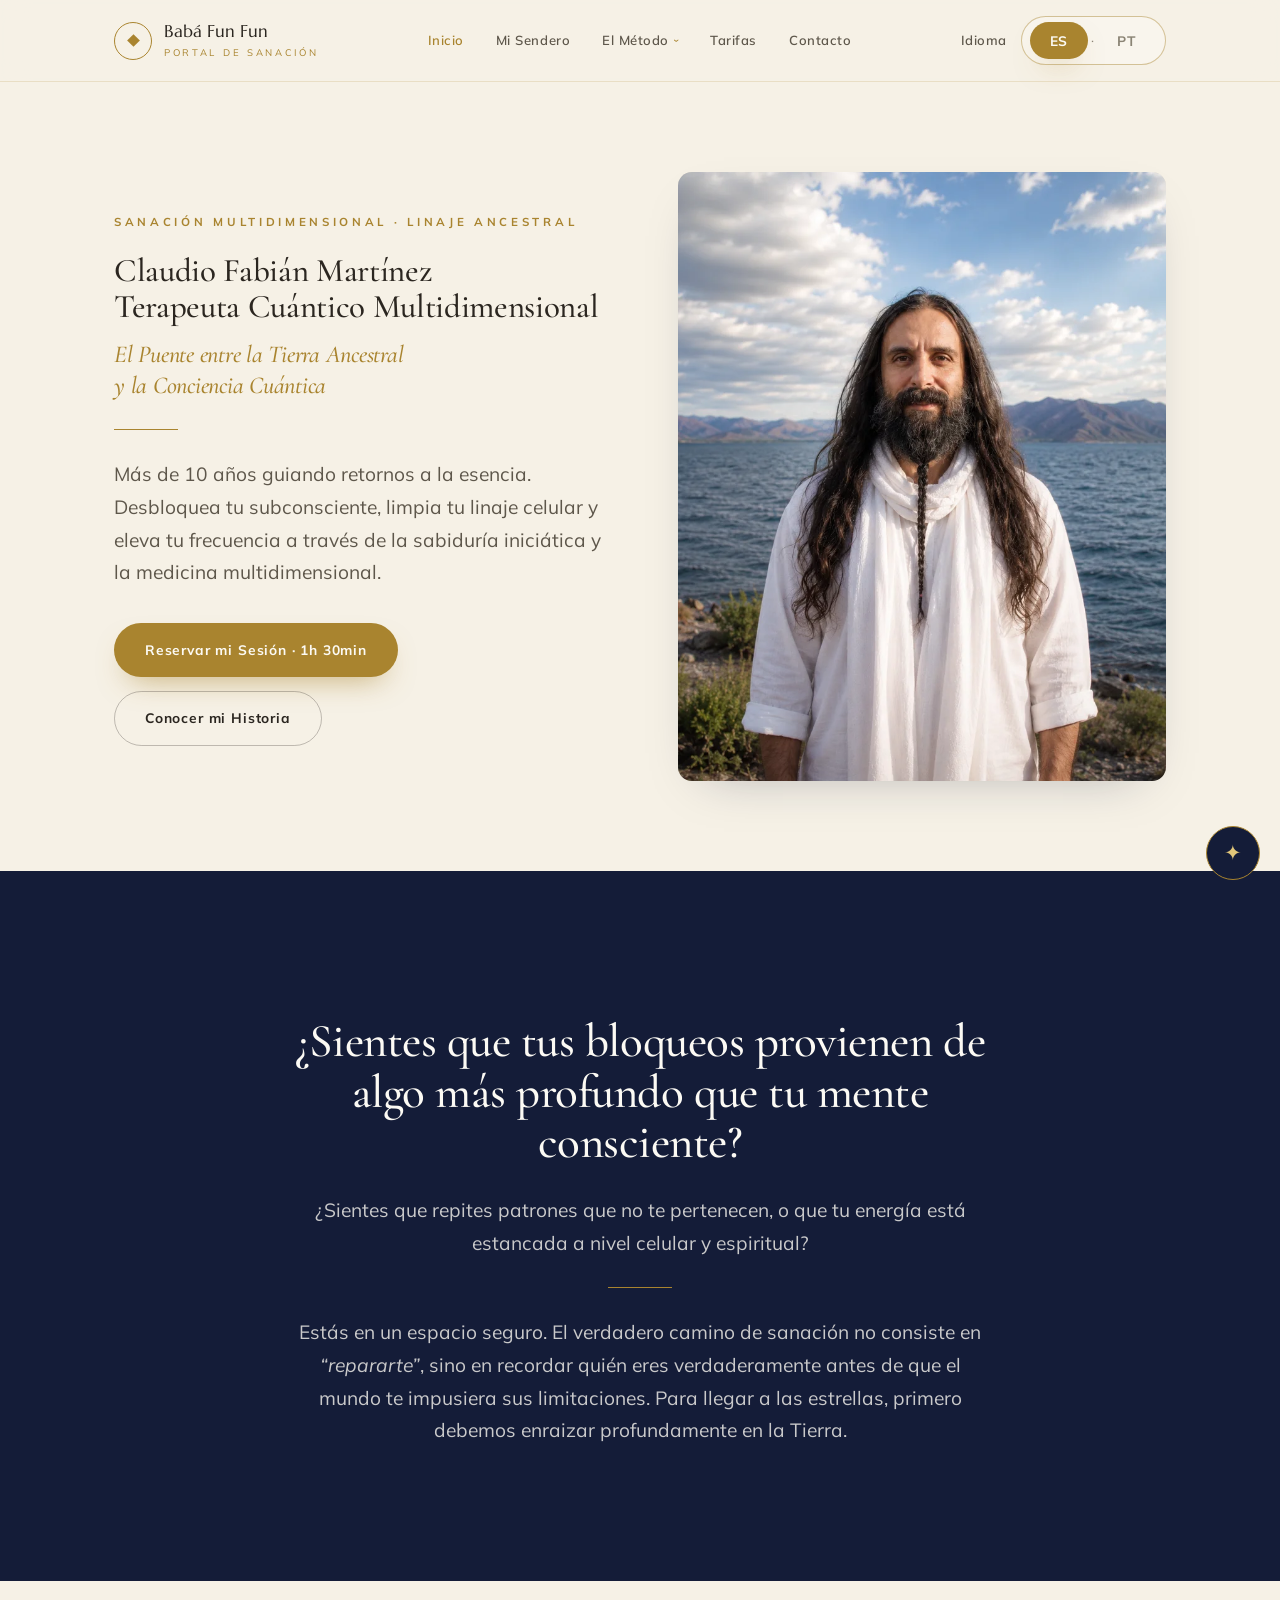
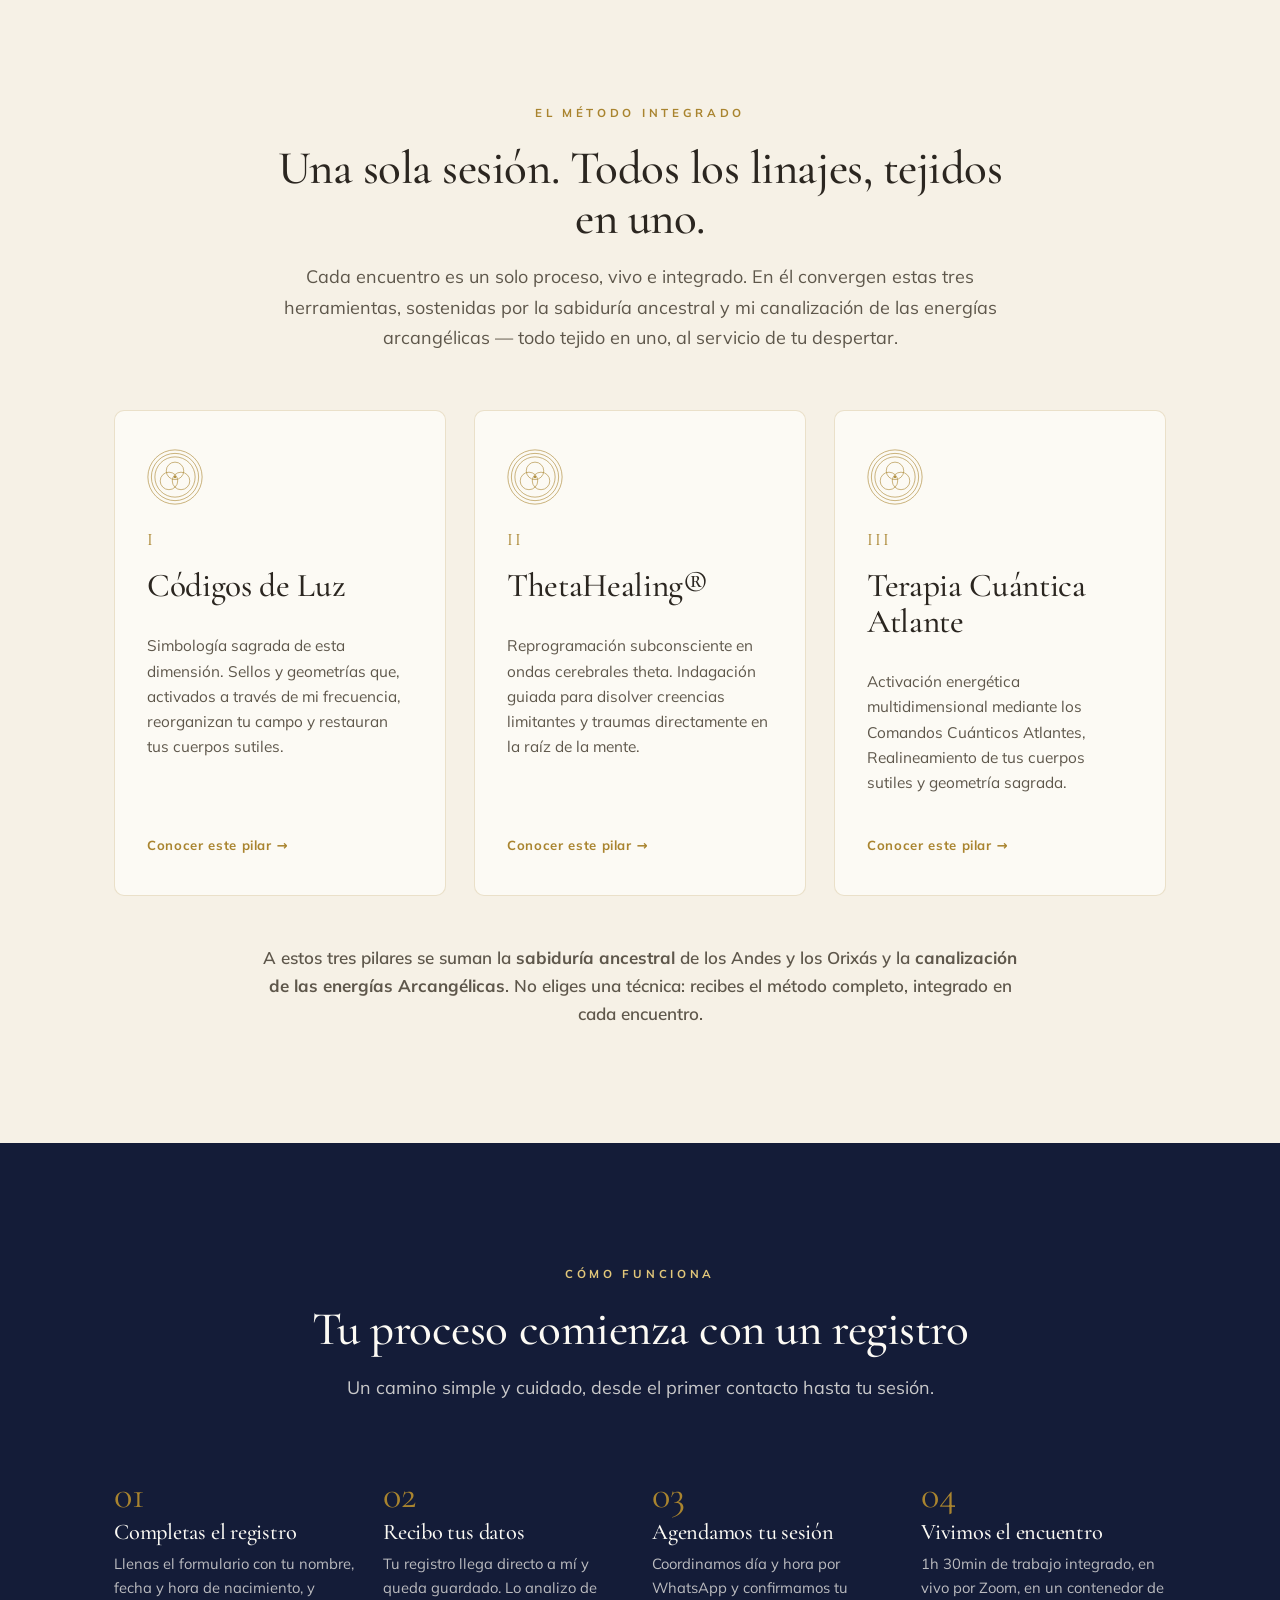
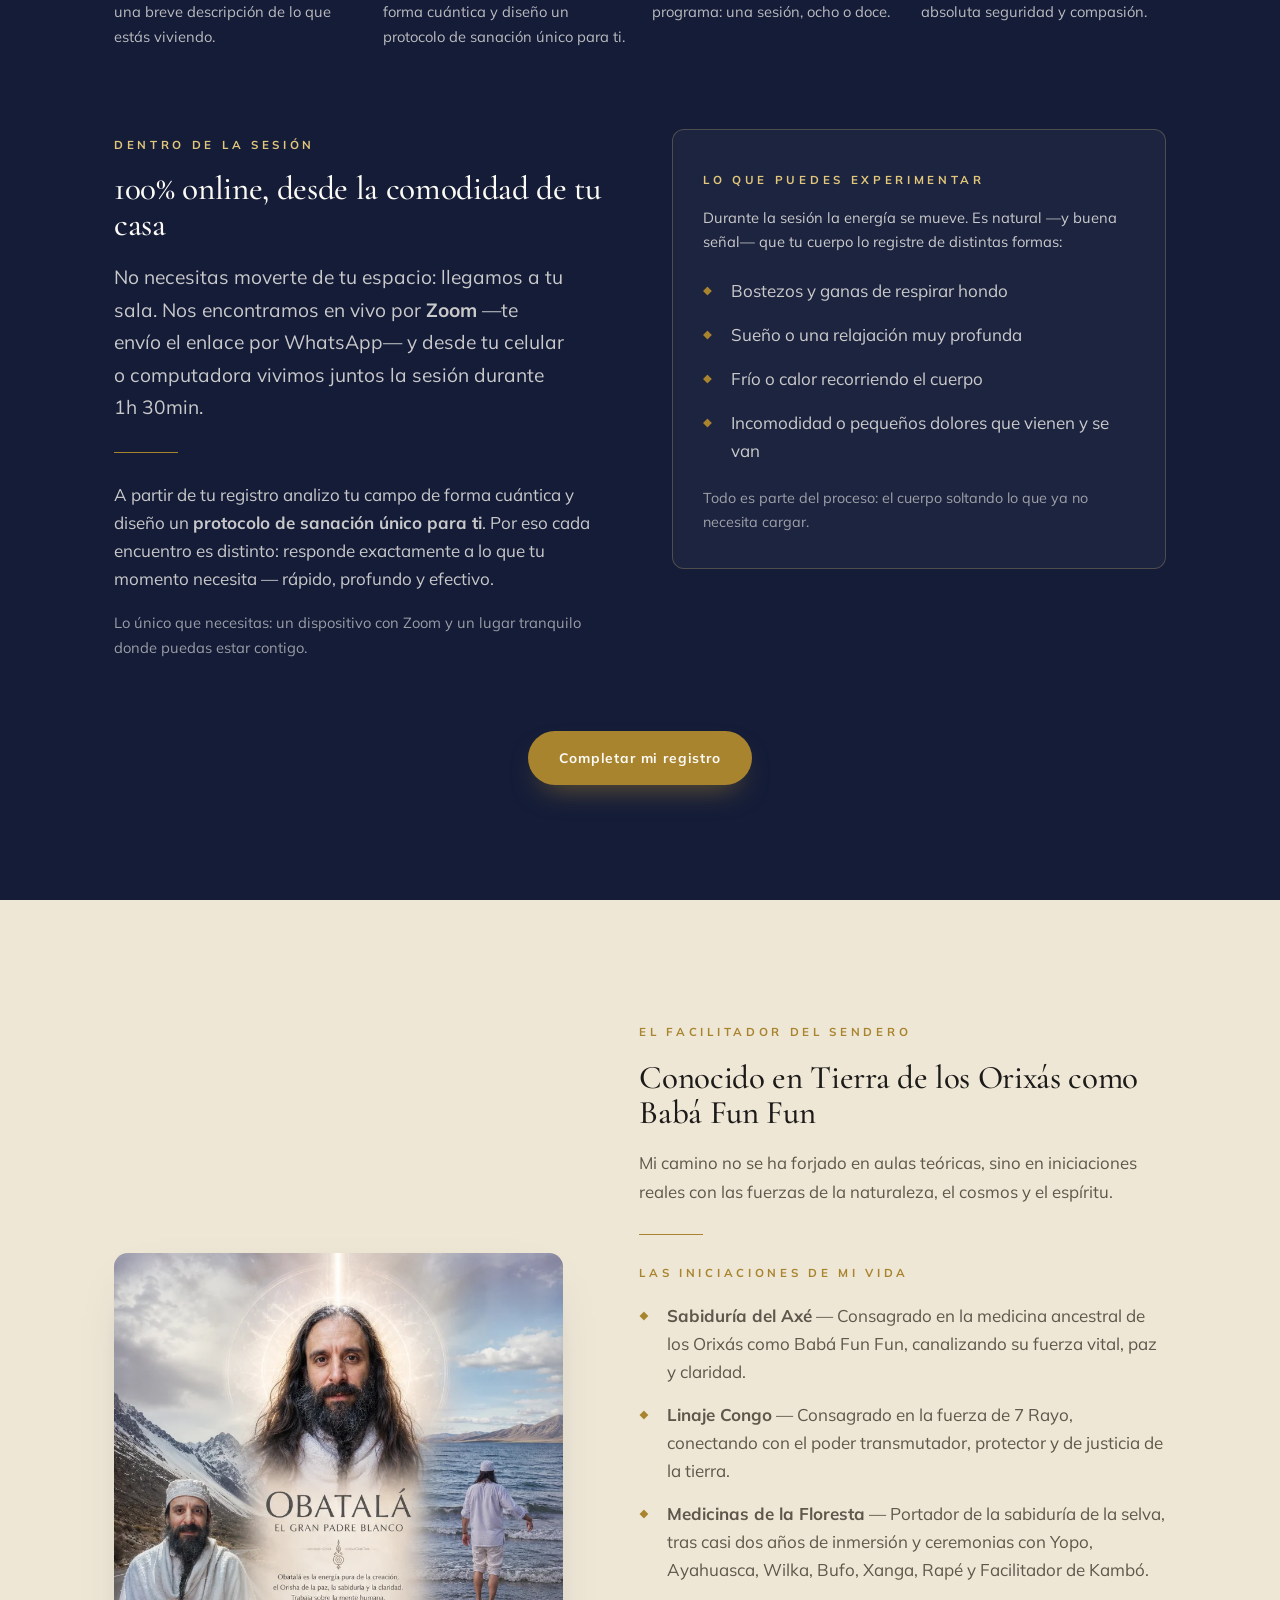
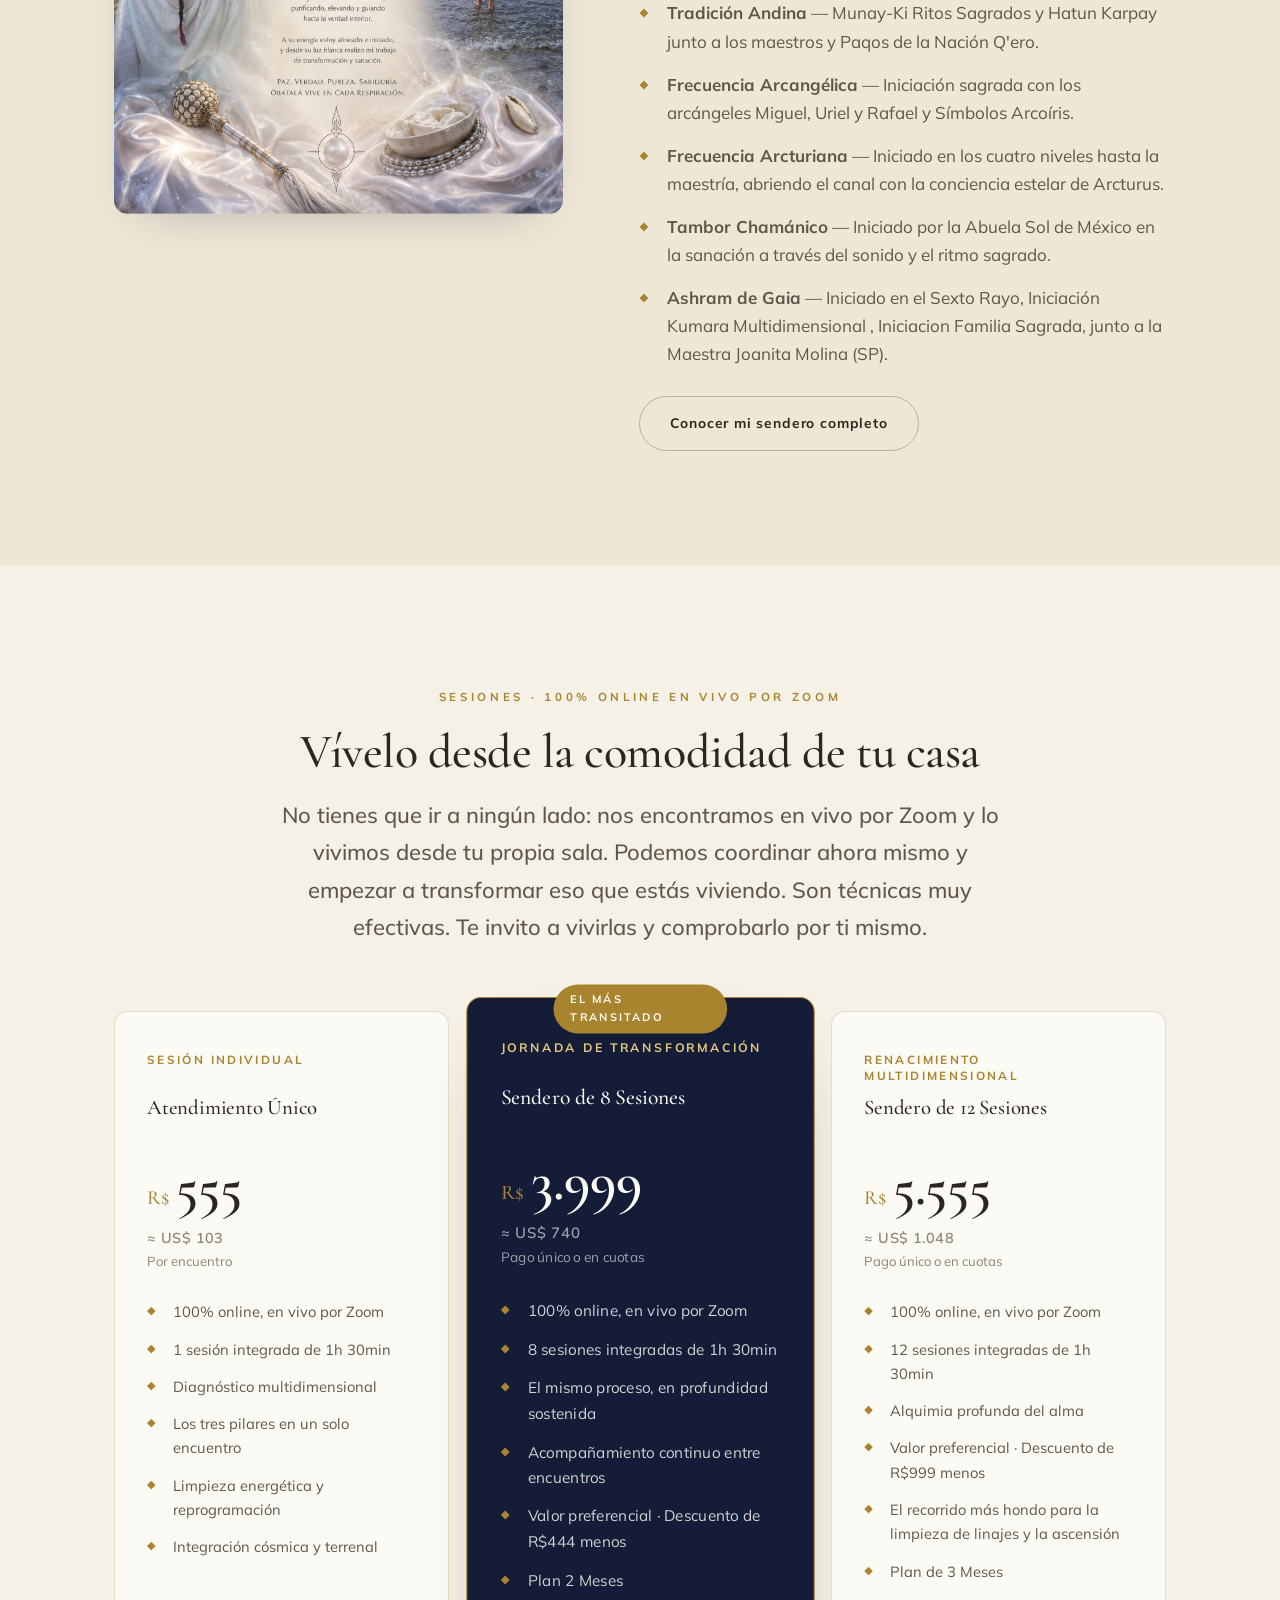
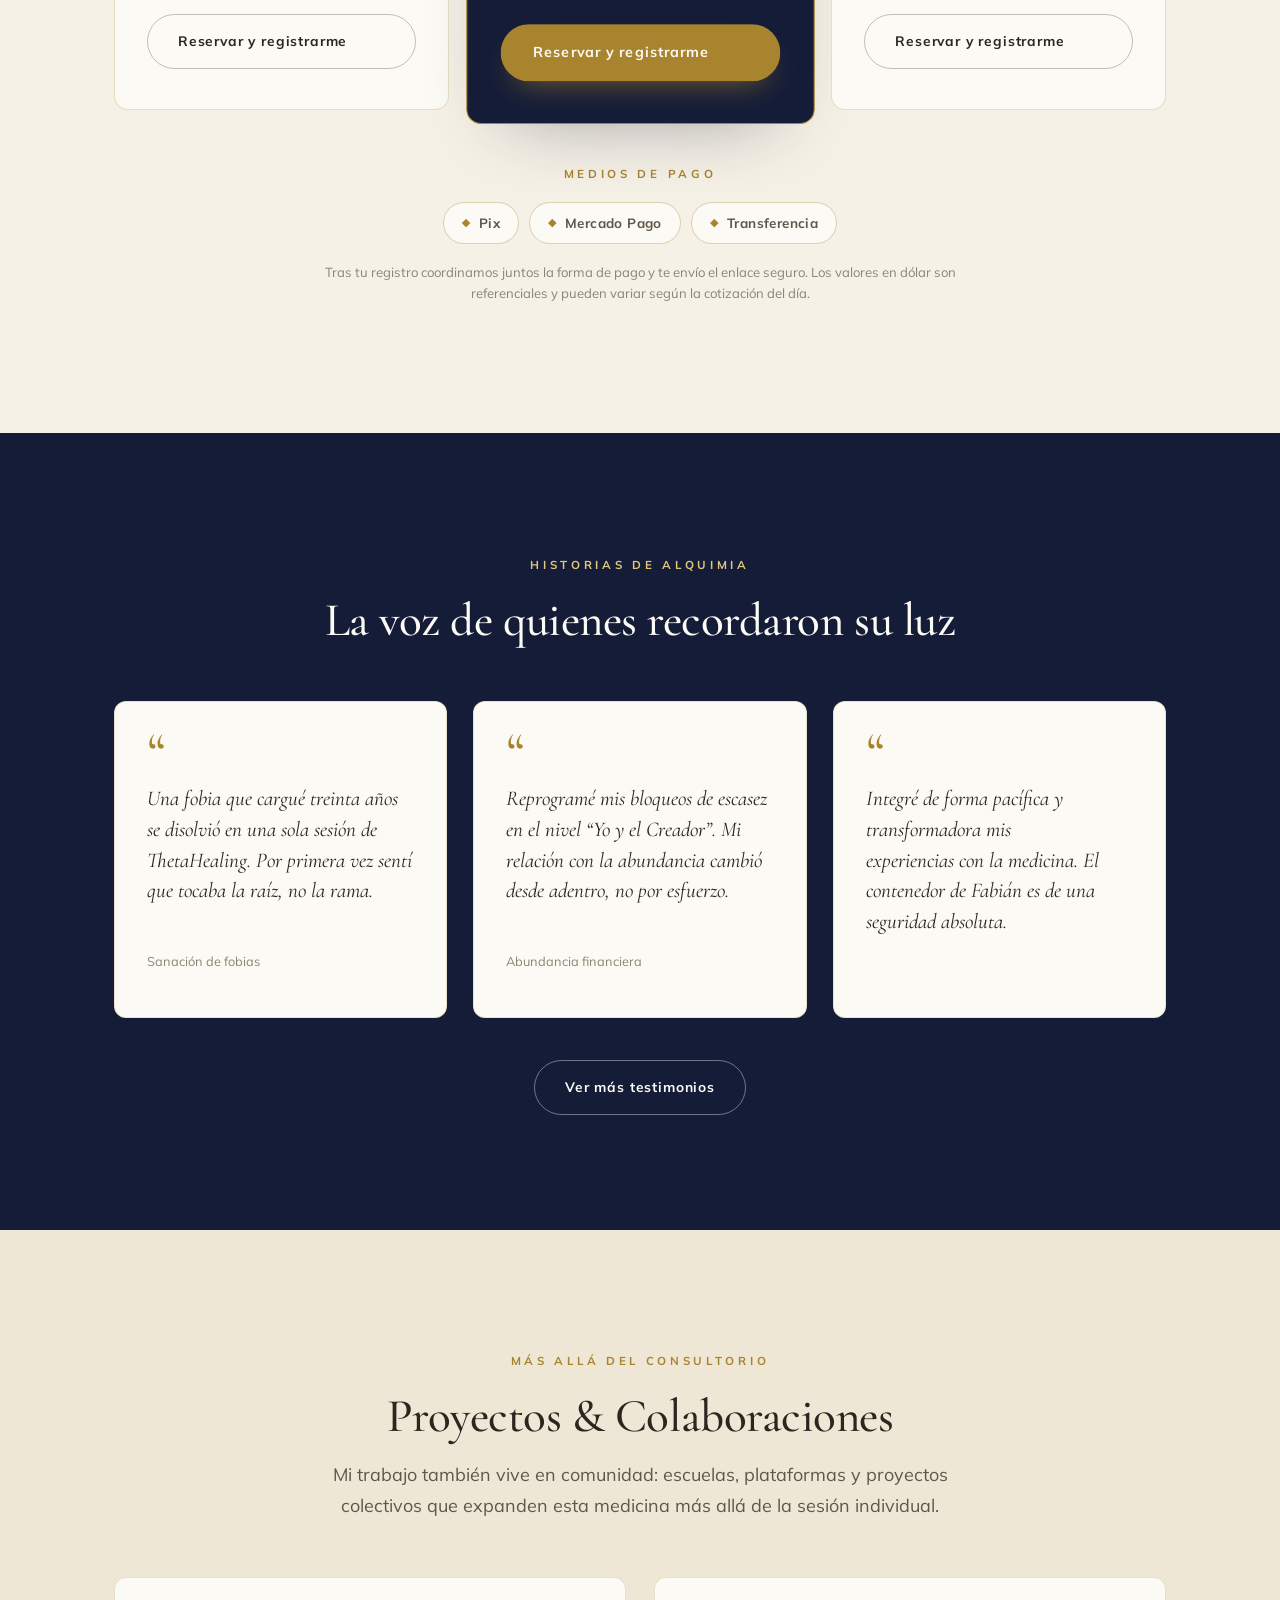
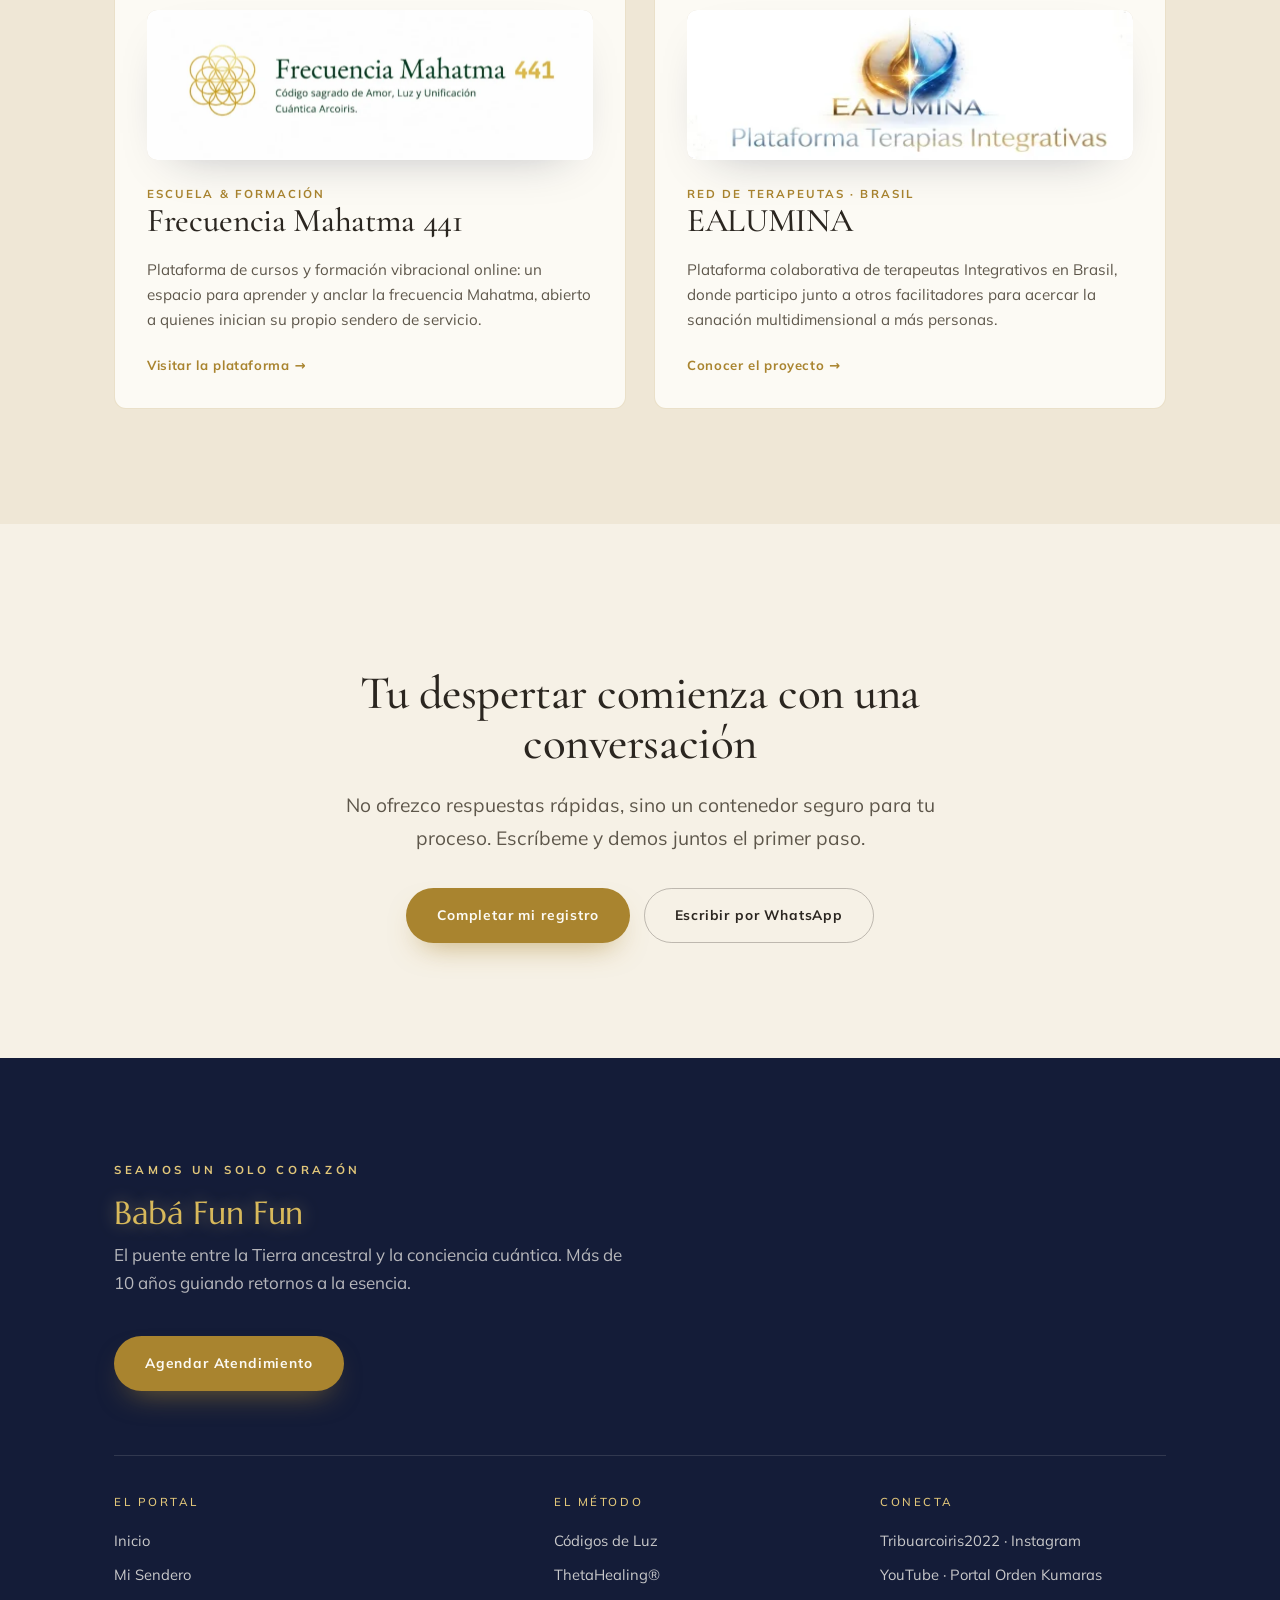
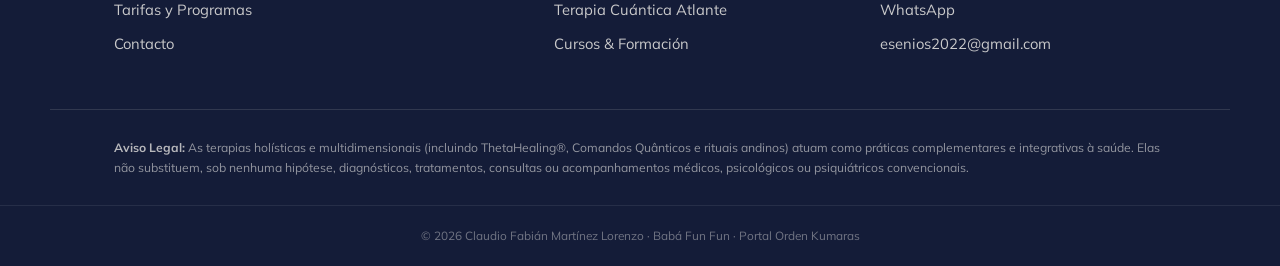
==== commit 2fa5b255: "Agrega botón 'Ver más testimonios' en sección de testimonios" ====
--- a/index.html
+++ b/index.html
@@ -9,6 +9,7 @@
 <link rel="preconnect" href="https://fonts.gstatic.com" crossorigin>
 <link href="https://fonts.googleapis.com/css2?family=Cormorant+Garamond:ital,wght@0,400;0,500;0,600;1,400;1,500&family=Marcellus&family=Mulish:wght@400;500;600;700&display=swap" rel="stylesheet">
 <link rel="stylesheet" href="assets/styles.css">
+<script src="image-slot.js" defer></script>
 </head>
 <body data-page="inicio">
 
@@ -271,6 +272,9 @@
         <div class="testi-detail"></div>
       </article>
     </div>
+    <div class="center reveal" style="margin-top:42px;">
+      <a class="btn btn-ghost" href="https://aulas.frecuencia-mahatma-441.workers.dev/landing" target="_blank" rel="noopener">Ver más testimonios</a>
+    </div>
   </div>
 </section>
 
@@ -316,7 +320,6 @@
   </div>
 </section>
 
-<script src="image-slot.js"></script>
 <script src="assets/site.js"></script>
 
 <!-- Direct-edit style overrides -->
